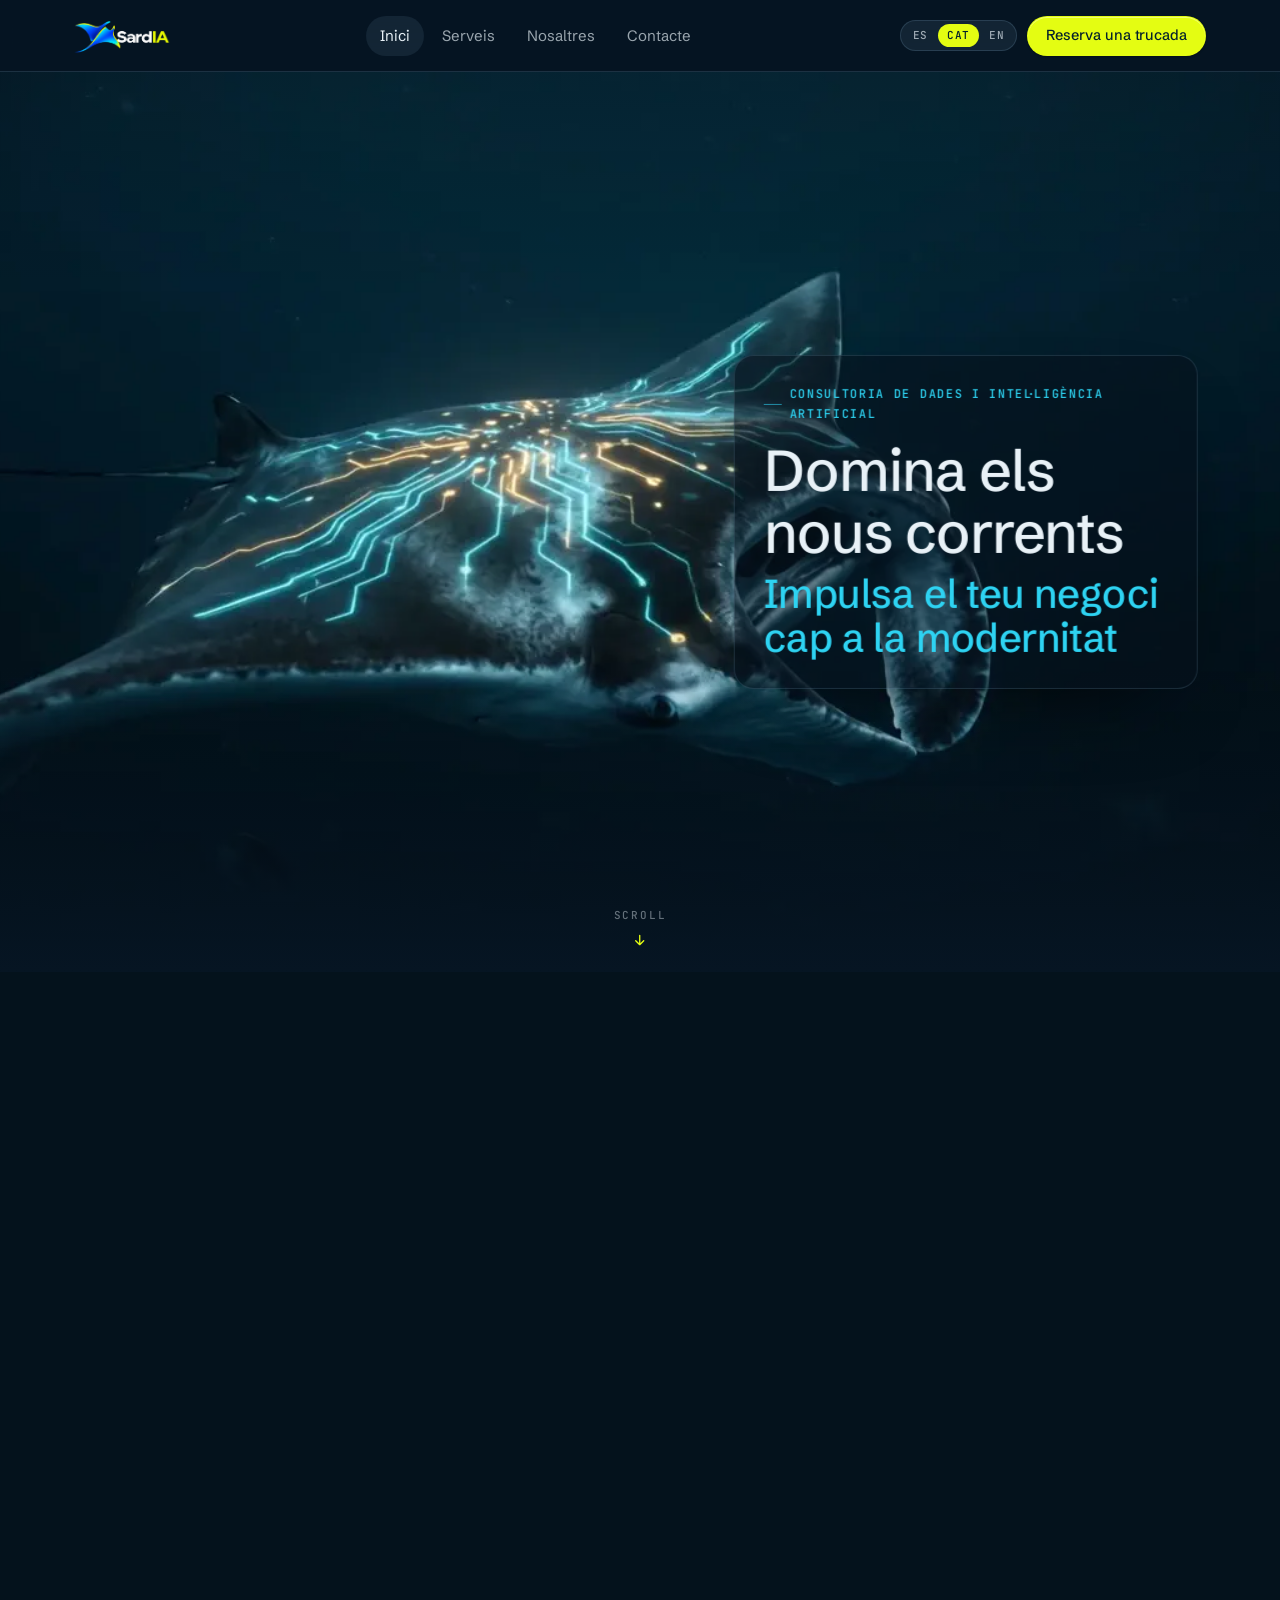
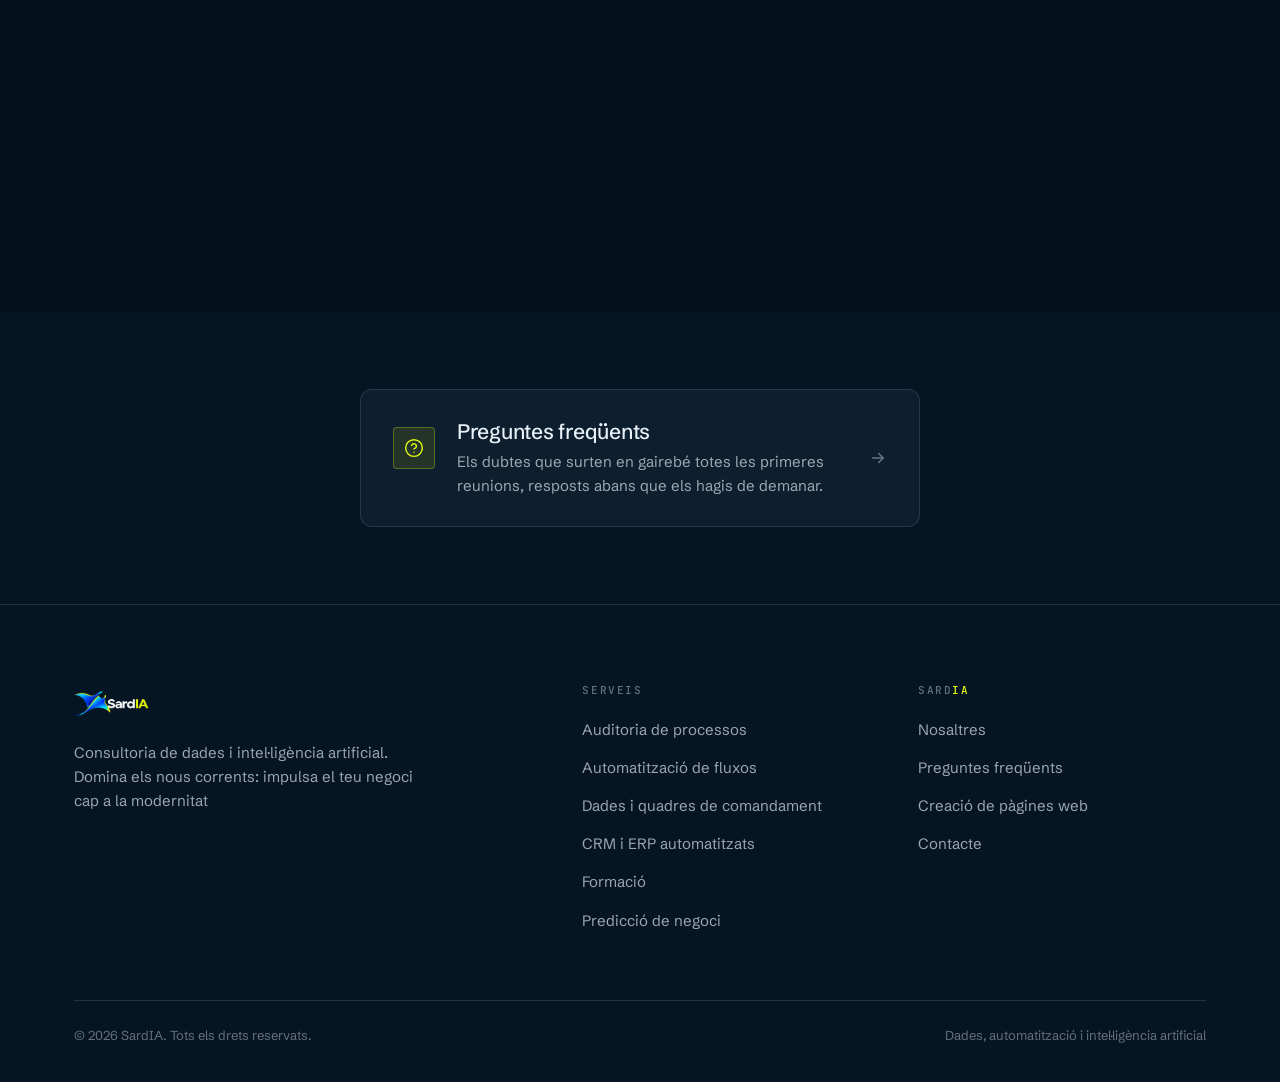
==== index.html @ 3dfc8cd4 "Rewrite FAQ answers, restore sticky stack on mobile, remove stats strip Co-Authored-By: Claude Sonne" ====
<!DOCTYPE html>
<html lang="es">
<head>
<meta charset="utf-8">
<meta name="viewport" content="width=device-width, initial-scale=1">
<title>SardIA — Consultoría de datos e inteligencia artificial</title>
<meta name="description" content="Ordenamos tus datos, conectamos lo que ya usas y automatizamos lo que hoy se hace a mano. Consultoría de datos e IA para empresas de cualquier tamaño.">
<link rel="icon" type="image/png" href="assets/favicon-180.png">
<link rel="apple-touch-icon" href="assets/favicon-180.png">
<meta name="robots" content="index, follow">
<meta name="author" content="SardIA">
<link rel="canonical" href="https://sardia.es/">
<!-- Open Graph -->
<meta property="og:type" content="website">
<meta property="og:site_name" content="SardIA">
<meta property="og:locale" content="es_ES">
<meta property="og:url" content="https://sardia.es/">
<meta property="og:title" content="SardIA — Domina las nuevas corrientes">
<meta property="og:description" content="Impulsa tu negocio hacia la modernidad. Consultoría de datos e inteligencia artificial.">
<!-- OG image: para compartir en redes, sustituir por una imagen 1200×630px (assets/og-image.jpg) -->
<meta property="og:image" content="https://sardia.es/assets/logo_nombre.png">
<!-- Twitter Cards -->
<meta name="twitter:card" content="summary_large_image">
<meta name="twitter:title" content="SardIA — Domina las nuevas corrientes">
<meta name="twitter:description" content="Impulsa tu negocio hacia la modernidad. Consultoría de datos e inteligencia artificial.">
<meta name="twitter:image" content="https://sardia.es/assets/logo_nombre.png">
<link rel="preconnect" href="https://fonts.googleapis.com">
<link rel="preconnect" href="https://fonts.gstatic.com" crossorigin>
<link href="https://fonts.googleapis.com/css2?family=Schibsted+Grotesk:wght@400;500;600;700&family=JetBrains+Mono:wght@400;500&display=swap" rel="stylesheet">
<link rel="preload" as="image" href="assets/hero-poster.jpg" fetchpriority="high">
<style id="sardia-css">
/* ============================================================
   SardIA — sistema de diseño
   ============================================================ */
*,*::before,*::after{box-sizing:border-box}
html{-webkit-text-size-adjust:100%;scroll-behavior:smooth;overflow-x:clip}
body,h1,h2,h3,h4,p,ul,ol,figure,dl,dd{margin:0}
ul,ol{padding:0;list-style:none}
img,video,svg{display:block;max-width:100%}
a{color:inherit;text-decoration:none}
button,input,textarea,select{font:inherit;color:inherit}

:root{
  --bg:#061523;
  --bg-2:#0A2033;
  --surface:rgba(150,196,226,.055);
  --surface-2:rgba(150,196,226,.09);
  --line:rgba(150,196,226,.16);
  --line-strong:rgba(150,196,226,.32);
  --text:#E8F1F7;
  --text-dim:rgba(232,241,247,.66);
  --text-faint:rgba(232,241,247,.42);
  --cyan:#2ED3F2;
  --cyan-deep:#12A8C8;
  --amber:#F0B44E;
  --volt:#E4FD12;
  --r-sm:4px;
  --r:12px;
  --r-lg:20px;
  --pill:999px;
  --wrap:1180px;
  --ease:cubic-bezier(.22,.61,.36,1);
  --ease-out:cubic-bezier(.23,1,.32,1);
  --header-h:72px;
}

body{
  background:var(--bg);
  color:var(--text);
  font-family:"Schibsted Grotesk",-apple-system,BlinkMacSystemFont,"Segoe UI",sans-serif;
  font-size:17px;
  line-height:1.6;
  font-weight:400;
  -webkit-font-smoothing:antialiased;
  overflow-x:clip;
}

/* ---------- tipografía ---------- */
h1,h2,h3,h4{font-weight:500;line-height:1.08;letter-spacing:-.02em}
.display{font-size:clamp(2.35rem,5.2vw,3.6rem)}
.display__alt{display:block;margin-top:.2em;color:var(--cyan);font-size:.7em;letter-spacing:-.015em}
h2{font-size:clamp(1.95rem,3.8vw,2.75rem);letter-spacing:-.018em}
h3{font-size:1.3125rem;letter-spacing:-.012em;line-height:1.25}
.lead{font-size:clamp(1.0625rem,1.55vw,1.28rem);line-height:1.55;color:var(--text-dim)}
.muted{color:var(--text-dim)}
.faint{color:var(--text-faint)}
.small{font-size:.9375rem;line-height:1.55}

.eyebrow{
  font-family:"JetBrains Mono",ui-monospace,monospace;
  font-size:.75rem;font-weight:500;letter-spacing:.14em;
  text-transform:uppercase;color:var(--cyan);
  display:inline-flex;align-items:center;gap:.6em;
}
.eyebrow::before{
  content:"";width:20px;height:1px;background:currentColor;opacity:.6;
}
.eyebrow--plain::before{display:none}
.eyebrow--volt{color:var(--volt)}

/* ---------- layout ---------- */
.wrap{width:100%;max-width:var(--wrap);margin-inline:auto;padding-inline:24px}
.section{padding:clamp(72px,9vw,124px) 0;position:relative}
.section--tight{padding:clamp(56px,6vw,84px) 0}
.section-head{max-width:660px;margin-bottom:clamp(40px,5vw,64px)}
.section-head h2{margin-top:18px}
.section-head .lead{margin-top:18px}
.section-head--center{margin-inline:auto;text-align:center}
.section-head--center .eyebrow::before{display:none}

.grid{display:grid;gap:20px}
.grid-2{grid-template-columns:repeat(2,1fr)}
.grid-3{grid-template-columns:repeat(3,1fr)}
.grid-4{grid-template-columns:repeat(4,1fr)}

.divider{height:1px;background:var(--line);border:0;margin:0}

/* fondo con halo suave */
.glow{position:relative;isolation:isolate}
.glow::before{
  content:"";position:absolute;inset:auto 0 auto 50%;transform:translateX(-50%);
  top:-160px;width:min(900px,110vw);height:520px;z-index:-1;pointer-events:none;
  background:radial-gradient(ellipse at center,rgba(46,211,242,.11),transparent 65%);
}

/* ---------- botones ---------- */
.btn{
  display:inline-flex;align-items:center;justify-content:center;gap:.5em;
  height:48px;padding:0 24px;border-radius:var(--pill);border:1px solid transparent;
  font-size:.9688rem;font-weight:500;letter-spacing:-.005em;white-space:nowrap;cursor:pointer;
  transition:transform 160ms var(--ease-out),background .2s var(--ease),border-color .2s var(--ease),box-shadow .2s var(--ease),color .2s var(--ease);
}
.btn--primary{background:var(--volt);color:#04212C;box-shadow:inset 0 1px 0 rgba(255,255,255,.4),0 1px 2px rgba(0,0,0,.35)}
.btn--ghost{background:var(--surface-2);color:var(--text);border-color:var(--line)}
@media (hover:hover) and (pointer:fine){
  .btn--primary:hover{background:#F3FF5C;transform:translateY(-1px);box-shadow:0 10px 30px -12px rgba(228,253,18,.7)}
  .btn--ghost:hover{background:rgba(150,196,226,.16);border-color:var(--line-strong);transform:translateY(-1px)}
}
.btn:active,.burger:active{transform:translateY(0) scale(.97);transition-duration:100ms}
.btn--primary:active{box-shadow:0 0 0 0 rgba(228,253,18,0)}
.btn:focus-visible,.burger:focus-visible{outline:2px solid var(--cyan);outline-offset:3px}
.btn--sm{height:40px;padding:0 18px;font-size:.9063rem}
.btn-row{display:flex;flex-wrap:wrap;gap:12px;align-items:center}

.link-arrow{
  display:inline-flex;align-items:center;gap:.45em;color:var(--cyan);
  font-size:.9375rem;font-weight:500;transition:gap .25s var(--ease)
}
.link-arrow:hover{gap:.8em}
.link-arrow svg{width:14px;height:14px}

/* ---------- header ---------- */
.header{
  position:sticky;top:0;z-index:50;height:var(--header-h);
  background:rgba(6,21,35,.72);backdrop-filter:blur(16px);-webkit-backdrop-filter:blur(16px);
  border-bottom:1px solid var(--line);
}
.header__inner{height:100%;display:flex;align-items:center;justify-content:space-between;gap:24px}
.brand{display:flex;align-items:center;flex-shrink:0}
.brand img{height:46px;width:auto}
.nav{display:flex;align-items:center;gap:4px}
.nav a{
  padding:8px 14px;border-radius:var(--pill);font-size:.9375rem;color:var(--text-dim);
  transition:color .2s var(--ease),background .2s var(--ease);
}
.nav a:hover{color:var(--text);background:var(--surface)}
.nav a[aria-current="page"]{color:var(--text);background:var(--surface-2)}
.header__cta{display:flex;align-items:center;gap:10px}
.burger{
  display:none;width:42px;height:42px;align-items:center;justify-content:center;
  background:var(--surface-2);border:1px solid var(--line);border-radius:var(--pill);cursor:pointer;
}
.burger svg{width:18px;height:18px}
.mobile-nav{display:none;border-bottom:1px solid var(--line);background:var(--bg-2)}
.mobile-nav.is-open{display:block}
.mobile-nav ul{padding:12px 0 20px}
.mobile-nav a{display:block;padding:13px 0;font-size:1.0625rem;border-bottom:1px solid var(--line)}
.mobile-nav .btn{display:flex;margin-top:18px;width:100%;border-bottom:0;padding:0 24px}

/* ---------- hero scroll-storytelling (solo Inicio) ---------- */
.hero{position:relative;background:#04121C}
/* Sección alta: el escenario queda fijo (sticky) mientras la raya avanza con
   el scroll y los bloques de texto se apartan al lado LIBRE que deja la raya. */
.hero--scroll{height:560vh}
.hero__stage{
  position:sticky;top:0;height:100vh;height:100svh;min-height:600px;overflow:hidden;
}
.hero__canvas{position:absolute;inset:0;width:100%;height:100%;z-index:0;display:block;background:#04121C}
/* velo global muy suave: asienta el texto arriba/abajo sin tapar la raya */
.hero__scrim{
  position:absolute;inset:0;z-index:1;pointer-events:none;
  background:linear-gradient(180deg,rgba(4,18,28,.34) 0%,rgba(4,18,28,0) 24%,rgba(4,18,28,0) 66%,rgba(6,21,35,.74) 92%,var(--bg) 100%);
}
/* capa de bloques de texto */
.hero__beats{position:absolute;inset:0;z-index:2}
.hero__beat{
  position:absolute;top:50%;
  width:min(464px,86vw);padding:clamp(20px,2.6vw,30px);
  opacity:0;visibility:hidden;pointer-events:none;
  transform:translate(var(--px,0),-50%);
  transition:visibility 0s linear .5s;
  will-change:opacity,transform;
}
.hero__beat.is-active{visibility:visible;pointer-events:auto;transition-delay:0s}
.hero__beat--left{left:clamp(24px,7vw,108px)}
.hero__beat--right{right:clamp(24px,7vw,108px)}
.hero__beat--center{left:50%;width:min(680px,90vw);text-align:center;transform:translate(-50%,-50%)}
/* panel de cristal esmerilado: contiene el texto y lo hace legible sobre la
   raya iluminada, dejándola ver alrededor y difuminada por detrás */
.hero__beat::before{
  content:"";position:absolute;inset:0;z-index:-1;pointer-events:none;border-radius:20px;
  background:rgba(6,17,28,.55);
  border:1px solid rgba(150,196,226,.16);
  backdrop-filter:blur(8px) saturate(1.05);-webkit-backdrop-filter:blur(8px) saturate(1.05);
  box-shadow:0 40px 90px -50px rgba(0,0,0,.95);
}
.hero__beat .eyebrow{margin-bottom:16px}
.hero__beat h1{font-size:clamp(2.3rem,5.2vw,3.6rem)}
.hero__beat h2{font-size:clamp(1.7rem,3.6vw,2.6rem);letter-spacing:-.018em}
.hero__beat .lead{margin-top:18px;color:rgba(232,241,247,.84);max-width:40ch}
.hero__beat--center .lead{margin-inline:auto}
.hero__beat .btn-row{margin-top:28px}
.hero__beat--center .btn-row{justify-content:center}
/* indicador de scroll */
.hero__cue{
  position:absolute;left:50%;bottom:24px;transform:translateX(-50%);z-index:3;pointer-events:none;
  display:flex;flex-direction:column;align-items:center;gap:7px;
  font-family:"JetBrains Mono",ui-monospace,monospace;font-size:.6875rem;font-weight:500;
  letter-spacing:.16em;text-transform:uppercase;color:var(--text-faint);
  transition:opacity .5s var(--ease);
}
.hero__cue svg{width:16px;height:16px;color:var(--volt);animation:heroCue 1.9s var(--ease) infinite}
@keyframes heroCue{0%,100%{transform:translateY(0);opacity:.55}50%{transform:translateY(6px);opacity:1}}
.hero + .section{padding-top:clamp(12px,2vw,28px)}
/* modo reducido / estático: sin scroll-hijack, un solo fotograma */
.hero--static{height:auto}
.hero--static .hero__stage{position:relative;height:100svh}
.hero--static .hero__cue{display:none}
@media (max-width:760px){
  .hero__beat,.hero__beat--left,.hero__beat--right,.hero__beat--center{
    left:16px;right:16px;width:auto;top:auto;bottom:clamp(72px,16vh,150px);
    transform:none;text-align:left;
  }
  .hero__beat--center .lead,.hero__beat--center .btn-row{margin-inline:0}
  .hero__beat--center .btn-row{justify-content:flex-start}
  .hero__beat::before{inset:-16% -8%}
}

/* ---------- cabecera de página interior ---------- */
.page-hero{
  padding:clamp(64px,9vw,112px) 0 clamp(48px,6vw,72px);
  border-bottom:1px solid var(--line);position:relative;isolation:isolate;overflow:hidden;
}
.page-hero::before{
  content:"";position:absolute;z-index:1;top:-260px;left:50%;transform:translateX(-50%);
  width:min(1000px,120vw);height:620px;pointer-events:none;
  background:radial-gradient(ellipse at center,rgba(46,211,242,.13),transparent 66%);
}
.page-hero .wrap{position:relative;z-index:2}
.page-hero h1{margin-top:20px;font-size:clamp(2.25rem,4.8vw,3.4rem)}
.page-hero .lead{margin-top:20px;max-width:62ch}

/* ---------- tarjetas ---------- */
.card{
  display:flex;flex-direction:column;
  background:var(--surface);border:1px solid var(--line);border-radius:var(--r);
  padding:28px;transition:background .28s var(--ease),border-color .28s var(--ease),transform .28s var(--ease);
}
.card--link:hover{background:var(--surface-2);border-color:var(--line-strong);transform:translateY(-3px)}
/* tarjeta compacta: solo icono + titulo */
.card--compact{flex-direction:row;align-items:center;gap:18px;padding:22px 24px}
.card--compact .card__icon{margin-bottom:0;flex-shrink:0}
.card--compact h3{margin-bottom:0;font-size:1.0625rem;flex:1;min-width:0}
.card__go{width:18px;height:18px;flex-shrink:0;color:var(--text-faint);transition:transform .28s var(--ease),color .28s var(--ease)}
.card__go svg{width:18px;height:18px}
.card--link:hover .card__go{color:var(--cyan);transform:translateX(3px)}
.card h3{margin-bottom:10px}
.card p{color:var(--text-dim);font-size:.9688rem}
.card__icon{
  width:42px;height:42px;border-radius:var(--r-sm);margin-bottom:20px;
  display:flex;align-items:center;justify-content:center;
  background:rgba(228,253,18,.1);border:1px solid rgba(228,253,18,.28);color:var(--volt);
}
.card__icon svg{width:20px;height:20px}

/* tarjeta numerada (proceso) */
.step{position:relative;padding-top:26px;border-top:1px solid var(--line)}
.step__n{
  font-family:"JetBrains Mono",ui-monospace,monospace;font-size:.75rem;font-weight:500;
  letter-spacing:.14em;color:var(--cyan);margin-bottom:16px;display:block;
}
.step h3{margin-bottom:10px}
.step p{color:var(--text-dim);font-size:.9688rem}

/* ---------- valores ---------- */
.value{display:flex;gap:18px;align-items:flex-start}
.value__dot{
  flex-shrink:0;width:30px;height:30px;border-radius:var(--pill);margin-top:2px;
  display:flex;align-items:center;justify-content:center;
  background:rgba(46,211,242,.1);border:1px solid rgba(46,211,242,.25);color:var(--cyan);
}
.value__dot svg{width:14px;height:14px}
.value h3{font-size:1.125rem;margin-bottom:8px}
.value p{color:var(--text-dim);font-size:.9688rem}

/* ---------- rejilla destacada ---------- */
.stats{display:grid;grid-template-columns:repeat(4,1fr);gap:1px;background:var(--line);border:1px solid var(--line);border-radius:var(--r);overflow:hidden}
.stat{background:var(--bg);padding:32px 26px}
.stat b{display:block;font-size:clamp(2.1rem,3.6vw,2.9rem);font-weight:500;letter-spacing:-.03em;line-height:1;color:var(--text)}
.stat span{display:block;margin-top:12px;font-size:.9063rem;color:var(--text-dim)}
.stats--text .stat b{font-size:1.1875rem;letter-spacing:-.015em;line-height:1.25;color:var(--cyan)}
.stats--text .stat span{margin-top:10px;font-size:.875rem;line-height:1.5}

/* ---------- listas de características ---------- */
.feature-list{display:grid;grid-template-columns:repeat(2,1fr);gap:14px 32px;margin-top:32px}
.feature-list li{
  display:flex;gap:12px;align-items:flex-start;font-size:.9688rem;color:var(--text-dim);
  padding-bottom:14px;border-bottom:1px solid var(--line);
}
.feature-list svg{width:15px;height:15px;color:var(--volt);flex-shrink:0;margin-top:5px}
.feature-list b{font-weight:500;color:var(--text)}
.feature-list--single{grid-template-columns:1fr}

/* ---------- imágenes ---------- */
.media{
  border:1px solid var(--line);border-radius:var(--r-lg);overflow:hidden;
  background:var(--bg-2);position:relative;line-height:0;
}
.media img,.media video{width:100%;height:100%;object-fit:cover}
.media--ratio{aspect-ratio:16/10}
.media--tall{aspect-ratio:4/3}
.media::after{
  content:"";position:absolute;inset:0;pointer-events:none;
  background:linear-gradient(180deg,rgba(6,21,35,0) 40%,rgba(6,21,35,.62));
}
.media--plain::after{display:none}
.media__caption{
  position:absolute;left:22px;right:22px;bottom:18px;z-index:2;line-height:1.45;
  font-size:.8125rem;color:rgba(232,241,247,.82);
}

/* fondo fotográfico desenfocado */
.bg-photo{position:absolute;inset:0;z-index:0;overflow:hidden;pointer-events:none}
.bg-photo img{width:100%;height:100%;object-fit:cover;filter:blur(18px) saturate(1.2);transform:scale(1.16)}
.bg-photo::after{
  content:"";position:absolute;inset:0;
  background:linear-gradient(180deg,rgba(6,21,35,.84),rgba(6,21,35,.93));
}
.bg-photo--soft::after{background:linear-gradient(180deg,rgba(6,21,35,.9),rgba(6,21,35,.96))}

/* ---------- bloques partidos ---------- */
.split{display:grid;grid-template-columns:1fr 1fr;gap:clamp(36px,5vw,72px);align-items:center}
.split--wide-media{grid-template-columns:1.1fr .9fr}
.split h2{margin-top:18px}
.split p{color:var(--text-dim);margin-top:18px;max-width:56ch}
.split .btn-row{margin-top:28px}

/* ---------- muro de logotipos ---------- */
.logo-wall{
  display:grid;grid-template-columns:repeat(6,1fr);gap:1px;
  background:var(--line);border:1px solid var(--line);border-radius:var(--r);overflow:hidden;
}
.logo-wall__item{
  background:var(--bg);padding:26px 14px;display:flex;flex-direction:column;
  align-items:center;justify-content:center;gap:14px;min-height:126px;color:var(--text-dim);
  transition:background .28s var(--ease),color .28s var(--ease);
}
.logo-wall__item:hover{background:var(--surface-2);color:var(--volt)}
.logo-wall__mark{
  width:28px;height:28px;background:currentColor;flex-shrink:0;
  -webkit-mask:var(--i) no-repeat center/contain;mask:var(--i) no-repeat center/contain;
}
.logo-wall__item span{font-size:.8125rem;letter-spacing:-.005em;text-align:center;line-height:1.3}

/* ---------- FAQ ---------- */
.faq{border-top:1px solid var(--line)}
.faq details{border-bottom:1px solid var(--line)}
.faq summary{
  list-style:none;cursor:pointer;padding:24px 48px 24px 0;position:relative;
  font-size:1.125rem;font-weight:500;letter-spacing:-.012em;
  transition:color .2s var(--ease);
}
.faq summary::-webkit-details-marker{display:none}
.faq summary:hover{color:var(--cyan)}
.faq summary::after{
  content:"";position:absolute;right:6px;top:50%;width:11px;height:11px;
  border-right:1.5px solid var(--cyan);border-bottom:1.5px solid var(--cyan);
  transform:translateY(-70%) rotate(45deg);transition:transform .3s var(--ease);
}
.faq details[open] summary::after{transform:translateY(-25%) rotate(-135deg)}
.faq p{padding:0 40px 26px 0;color:var(--text-dim);max-width:70ch}

/* ---------- nota lateral ---------- */
.note{
  margin-top:20px;padding:16px 20px;border-left:2px solid var(--cyan);
  background:var(--surface);border-radius:0 var(--r-sm) var(--r-sm) 0;
  font-size:.9063rem;color:var(--text-dim);
}
.note b{color:var(--text);font-weight:500}

/* ---------- recorrido ---------- */
.funnel{display:grid;gap:20px}
.funnel__item{
  display:grid;grid-template-columns:auto 1fr auto;gap:28px;align-items:start;
  background:var(--surface);border:1px solid var(--line);border-radius:var(--r);
  padding:30px 32px;transition:border-color .28s var(--ease),background .28s var(--ease);
}
.funnel__item:hover{border-color:var(--line-strong);background:var(--surface-2)}
.funnel__n{
  font-family:"JetBrains Mono",ui-monospace,monospace;font-size:.75rem;font-weight:500;
  letter-spacing:.14em;color:var(--cyan);padding-top:6px;white-space:nowrap;
}
.funnel__item h3{margin-bottom:10px}
.funnel__item p{color:var(--text-dim);font-size:.9688rem;max-width:66ch}
.funnel__badge{font-size:.8125rem;color:var(--text-faint);white-space:nowrap;padding-top:6px}

/* ---------- catálogo de servicios ---------- */
.svc-block{margin-top:56px}
.svc-block:first-of-type{margin-top:0}
.svc-block h3{
  display:flex;align-items:baseline;gap:14px;flex-wrap:wrap;padding-bottom:16px;
  border-bottom:1px solid var(--line-strong);margin-bottom:4px;
}
.svc-block h3 em{
  font-style:normal;font-family:"JetBrains Mono",ui-monospace,monospace;
  font-size:.6875rem;letter-spacing:.14em;text-transform:uppercase;color:var(--text-faint);
}
.svc-row{padding:22px 0;border-bottom:1px solid var(--line)}
.svc-row b{font-weight:500;font-size:1.0625rem;letter-spacing:-.012em;display:block;margin-bottom:6px}
.svc-row p{color:var(--text-dim);font-size:.9375rem;max-width:72ch}

/* ---------- showcase con vídeo vertical ---------- */
.showcase{display:grid;grid-template-columns:minmax(0,.62fr) minmax(0,1.38fr);gap:clamp(32px,5vw,64px);align-items:center}
.showcase__video{
  border-radius:var(--r-lg);overflow:hidden;border:1px solid var(--line);
  background:#0A2033;line-height:0;box-shadow:0 30px 70px -40px rgba(0,0,0,.9);
}
.showcase__video video{width:100%}

/* ---------- perfil ---------- */
.profile{display:grid;grid-template-columns:.65fr 1.35fr;gap:clamp(32px,5vw,60px);align-items:start}
.profile__photo{
  aspect-ratio:4/5;border:1px dashed var(--line-strong);border-radius:var(--r-lg);
  background:var(--surface);display:flex;align-items:center;justify-content:center;
  text-align:center;padding:28px;color:var(--text-faint);font-size:.875rem;line-height:1.5;
}
.profile h3{margin-bottom:6px}
.profile__role{
  font-family:"JetBrains Mono",ui-monospace,monospace;font-size:.75rem;letter-spacing:.14em;
  text-transform:uppercase;color:var(--cyan);margin-bottom:22px;display:block;
}
.profile p{color:var(--text-dim);margin-bottom:16px;max-width:66ch}
.profile p:last-child{margin-bottom:0}

/* ---------- mascota con frase ---------- */
.mascot-note{
  display:grid;grid-template-columns:auto minmax(0,1fr);
  gap:clamp(16px,2.6vw,34px);align-items:center;
  margin-bottom:clamp(40px,5vw,60px);
}
.mascot-note__img{
  width:clamp(150px,19vw,246px);height:auto;
  filter:drop-shadow(0 20px 44px rgba(46,211,242,.2));
}
.mascot-note__bubble{
  position:relative;background:var(--bg-2);
  border:1px solid var(--line);border-radius:var(--r-lg);
  padding:clamp(22px,2.8vw,32px) clamp(24px,3vw,36px);
}
.mascot-note__bubble::before,
.mascot-note__bubble::after{
  content:"";position:absolute;top:50%;width:0;height:0;
  border-style:solid;transform:translateY(-50%);
}
.mascot-note__bubble::before{left:-14px;border-width:13px 14px 13px 0;border-color:transparent rgba(150,196,226,.3) transparent transparent}
.mascot-note__bubble::after{left:-12px;border-width:13px 14px 13px 0;border-color:transparent var(--bg-2) transparent transparent}
.mascot-note__bubble p{
  font-size:clamp(1.0625rem,1.5vw,1.24rem);line-height:1.5;
  letter-spacing:-.012em;color:var(--text);
}
.mascot-note__bubble p b{font-weight:500;color:var(--volt)}
.mascot-note__sign{
  display:block;margin-top:14px;
  font-family:"JetBrains Mono",ui-monospace,monospace;
  font-size:.75rem;letter-spacing:.1em;text-transform:uppercase;
  color:var(--text-faint);
}

/* ---------- CTA final ---------- */
.cta{
  border:1px solid var(--line);border-radius:var(--r-lg);padding:clamp(40px,6vw,72px);
  background:
    radial-gradient(ellipse at 20% 0%,rgba(46,211,242,.14),transparent 58%),
    radial-gradient(ellipse at 90% 100%,rgba(240,180,78,.09),transparent 55%),
    var(--bg-2);
  text-align:center;position:relative;overflow:hidden;isolation:isolate;
}
.cta__body{position:relative;z-index:2}
.cta__mark{width:112px;margin:0 auto 26px;opacity:1}
.cta__mark--mascot{width:clamp(184px,25vw,288px);margin-bottom:14px;filter:drop-shadow(0 24px 50px rgba(46,211,242,.22))}
.cta h2{max-width:20ch;margin-inline:auto}
.cta .lead{max-width:52ch;margin:20px auto 0}
.cta .btn-row{justify-content:center;margin-top:34px}

/* ---------- formulario ---------- */
.form{display:grid;gap:18px}
.field{display:grid;gap:8px}
.field label{font-size:.875rem;color:var(--text-dim);font-weight:500}
.field input,.field textarea,.field select{
  width:100%;background:var(--surface);border:1px solid var(--line);border-radius:var(--r-sm);
  padding:13px 14px;font-size:1rem;color:var(--text);
  transition:border-color .2s var(--ease),background .2s var(--ease);
}
.field textarea{min-height:130px;resize:vertical}
.field input::placeholder,.field textarea::placeholder{color:var(--text-faint)}
.field input:focus,.field textarea:focus,.field select:focus{
  outline:none;border-color:var(--cyan);background:var(--surface-2);
}
.field-row{display:grid;grid-template-columns:1fr 1fr;gap:18px}
.consent{display:flex;gap:12px;align-items:flex-start;font-size:.875rem;color:var(--text-dim)}
.consent input{width:17px;height:17px;margin-top:3px;accent-color:var(--cyan);flex-shrink:0}

.form-panel{
  background:var(--surface);border:1px solid var(--line);border-radius:var(--r-lg);
  padding:clamp(28px,4vw,44px);
}
.form-panel h2{font-size:clamp(1.5rem,2.4vw,1.9rem);margin-bottom:10px}
.form-panel>p{color:var(--text-dim);font-size:.9375rem;margin-bottom:30px;max-width:52ch}
.form .btn{margin-top:6px;width:100%}
.form-note{margin-top:16px;font-size:.8125rem;color:var(--text-faint);line-height:1.5}

.contact-layout{display:grid;grid-template-columns:1.25fr .85fr;gap:clamp(40px,5vw,72px);align-items:start}
.side h3{font-size:1.0625rem;margin-bottom:10px}
.side p{color:var(--text-dim);font-size:.9375rem}
.side-block{padding:24px 0;border-bottom:1px solid var(--line)}
.side-block:first-child{padding-top:0}
.side-block:last-child{border-bottom:0}
.side-block a{color:var(--cyan)}
.side-block a:hover{text-decoration:underline}

/* ---------- footer ---------- */
.footer{border-top:1px solid var(--line);padding:clamp(56px,7vw,80px) 0 36px;background:var(--bg)}
.footer__top{display:grid;grid-template-columns:1.6fr 1fr 1fr;gap:48px}
.footer__brand img{height:36px;margin-bottom:20px}
.footer__brand p{color:var(--text-dim);font-size:.9375rem;max-width:38ch}
.footer h4{
  font-family:"JetBrains Mono",ui-monospace,monospace;font-size:.6875rem;font-weight:500;
  letter-spacing:.14em;text-transform:uppercase;color:var(--text-faint);margin-bottom:18px;
}
.footer li{margin-bottom:11px}
.footer li a{font-size:.9375rem;color:var(--text-dim);transition:color .2s var(--ease)}
.footer li a:hover{color:var(--cyan)}
.footer__bottom{
  margin-top:56px;padding-top:24px;border-top:1px solid var(--line);
  display:flex;flex-wrap:wrap;gap:16px;justify-content:space-between;
  font-size:.8125rem;color:var(--text-faint);
}

/* ---------- banda manifiesto (foto desenfocada + frase) ---------- */
.manifesto{
  position:relative;overflow:hidden;
  border-top:1px solid var(--line);border-bottom:1px solid var(--line);
  padding:clamp(76px,10vw,140px) 0;
}
.manifesto .bg-photo img{filter:blur(30px) saturate(1.3);transform:scale(1.25)}
.manifesto .bg-photo::after{
  background:radial-gradient(ellipse at 62% 40%,rgba(6,21,35,.62),rgba(6,21,35,.94) 70%);
}
.manifesto .wrap{position:relative;z-index:2}
.manifesto h2{font-size:clamp(1.9rem,4.4vw,3.1rem);max-width:16ch}
.manifesto p{margin-top:24px;color:var(--text-dim);max-width:50ch;font-size:1.0625rem}
.manifesto .btn-row{margin-top:30px}

/* ---------- contraste antes / después ---------- */
.contrast{
  position:relative;
  display:grid;grid-template-columns:1fr 1fr;gap:1px;
  background:var(--line);border:1px solid var(--line);border-radius:var(--r-lg);overflow:hidden;
}
.contrast__col{
  position:relative;overflow:hidden;background:var(--bg);
  padding:clamp(26px,3.4vw,42px);transition:opacity .35s var(--ease);
}
.contrast__col--after{background:var(--bg-2)}
.contrast:hover .contrast__col:not(:hover){opacity:.72}
.contrast__col .bg-photo img{filter:blur(26px) saturate(1.1);transform:scale(1.22)}
.contrast__col .bg-photo::after{background:linear-gradient(180deg,rgba(6,21,35,.68),rgba(6,21,35,.88))}
.contrast__col--after .bg-photo::after{background:linear-gradient(180deg,rgba(10,32,51,.64),rgba(10,32,51,.86))}
.contrast__body{position:relative;z-index:2}
.contrast__tag{
  font-family:"JetBrains Mono",ui-monospace,monospace;font-size:.6875rem;font-weight:500;
  letter-spacing:.14em;text-transform:uppercase;color:var(--text-faint);
}
.contrast__col--after .contrast__tag{color:var(--volt)}
.contrast ul{margin-top:24px;display:grid;gap:16px}
.contrast li{
  display:flex;gap:13px;align-items:flex-start;
  font-size:.9688rem;line-height:1.5;color:var(--text-faint);
}
.contrast__mark{
  flex-shrink:0;width:20px;height:20px;margin-top:1px;border-radius:50%;
  display:flex;align-items:center;justify-content:center;
  background:rgba(255,255,255,.05);color:var(--text-faint);
}
.contrast__mark svg{width:10px;height:10px}
.contrast__col--after li{color:var(--text-dim)}
.contrast__col--after li b{color:var(--text);font-weight:500}
.contrast__col--after .contrast__mark{
  background:rgba(46,211,242,.14);color:var(--cyan);box-shadow:0 0 0 3px rgba(46,211,242,.1);
}
.contrast__arrow{
  position:absolute;top:50%;left:50%;transform:translate(-50%,-50%);
  width:46px;height:46px;border-radius:50%;z-index:3;
  display:flex;align-items:center;justify-content:center;
  background:var(--bg-2);border:1px solid var(--line);color:var(--cyan);
  box-shadow:0 0 0 6px var(--bg),0 24px 48px -24px rgba(46,211,242,.6);
}
.contrast__arrow svg{width:18px;height:18px}
@media (max-width:860px){.contrast__arrow{display:none}}

/* ---------- foto ancha dentro de un bloque de servicio ---------- */
.svc-photo{
  position:relative;margin-top:30px;border-radius:var(--r-lg);overflow:hidden;
  border:1px solid var(--line);background:var(--bg-2);
  display:grid;grid-template-columns:1fr;isolation:isolate;
}
.svc-photo img{
  grid-area:1/1;width:100%;height:100%;object-fit:cover;
  aspect-ratio:21/9;opacity:.42;filter:saturate(.85);
}
.svc-photo__text{
  grid-area:1/1;z-index:2;align-self:end;
  padding:clamp(26px,3.6vw,44px);
  background:linear-gradient(180deg,rgba(6,21,35,.15) 0%,rgba(6,21,35,.82) 55%,rgba(6,21,35,.95) 100%);
}
.svc-photo__text b{
  display:block;font-size:clamp(1.0625rem,1.8vw,1.35rem);font-weight:500;
  letter-spacing:-.015em;line-height:1.3;max-width:26ch;
}
.svc-photo__text span{display:block;margin-top:10px;font-size:.9063rem;color:var(--text-dim);max-width:58ch}

/* ---------- desplegable ---------- */
.field select{
  appearance:none;-webkit-appearance:none;-moz-appearance:none;
  padding-right:42px;cursor:pointer;
  background-image:url("data:image/svg+xml;charset=utf-8,%3Csvg xmlns='http://www.w3.org/2000/svg' viewBox='0 0 24 24' fill='none' stroke='%2396C4E2' stroke-width='2' stroke-linecap='round' stroke-linejoin='round'%3E%3Cpath d='M6 9l6 6 6-6'/%3E%3C/svg%3E");
  background-repeat:no-repeat;background-position:right 14px center;background-size:17px;
}
/* el desplegable nativo se pinta sobre fondo claro: forzamos texto oscuro para que se lea */
.field select option{background-color:#FFFFFF;color:#0A2033}
.field select option:disabled{color:#7A8894}

/* ---------- responsive ---------- */
@media (max-width:960px){
  .grid-4{grid-template-columns:repeat(2,1fr)}
  .grid-3{grid-template-columns:repeat(2,1fr)}
  .stats{grid-template-columns:repeat(2,1fr)}
  .logo-wall{grid-template-columns:repeat(4,1fr)}
  .footer__top{grid-template-columns:1fr 1fr;gap:40px}
  .footer__brand{grid-column:1/-1}
}
@media (max-width:880px){
  .contrast{grid-template-columns:1fr}
  .split,.split--wide-media,.showcase,.profile,.contact-layout{grid-template-columns:1fr}
  .showcase__video{max-width:340px;margin-inline:auto}
  .profile__photo{max-width:280px;aspect-ratio:1/1}
}
@media (max-width:860px){
  .nav,.header__cta .btn{display:none}
  .burger{display:flex}
}
@media (max-width:760px){
  .mascot-note{grid-template-columns:1fr;justify-items:center;text-align:center;gap:0}
  .mascot-note__img{width:min(200px,58vw);margin-bottom:-8px}
  .mascot-note__bubble::before{left:50%;top:-14px;border-width:0 13px 14px 13px;border-color:transparent transparent rgba(150,196,226,.3) transparent;transform:translateX(-50%)}
  .mascot-note__bubble::after{left:50%;top:-12px;border-width:0 13px 14px 13px;border-color:transparent transparent var(--bg-2) transparent;transform:translateX(-50%)}
}
@media (max-width:680px){
  body{font-size:16px}
  .svc-photo img{aspect-ratio:4/3}
  .grid-2,.grid-3,.grid-4{grid-template-columns:1fr}
  .stats{grid-template-columns:1fr}
  .logo-wall{grid-template-columns:repeat(2,1fr)}
  .feature-list{grid-template-columns:1fr}
  .field-row{grid-template-columns:1fr}
  .footer__top{grid-template-columns:1fr}
  .funnel__item{grid-template-columns:1fr;gap:12px;padding:26px 22px}
  .funnel__badge{padding-top:0}
}

@media (prefers-reduced-motion:reduce){
  html{scroll-behavior:auto}
  *{animation:none!important;transition-duration:.01ms!important}
}
</style>
<link rel="stylesheet" href="assets/scroll-fx.css">
<script>if(!window.matchMedia||!matchMedia('(prefers-reduced-motion: reduce)').matches){document.documentElement.classList.add('sfx-ready')}</script>
<script type="application/ld+json">
{
  "@context": "https://schema.org",
  "@graph": [
    {
      "@type": "Organization",
      "@id": "https://sardia.es/#organization",
      "name": "SardIA",
      "url": "https://sardia.es/",
      "logo": "https://sardia.es/assets/logo_nombre.png",
      "image": "https://sardia.es/assets/logo_nombre.png",
      "description": "Consultoría de datos e inteligencia artificial. Ordenamos tus datos, conectamos las herramientas que ya usas y automatizamos lo que hoy se hace a mano.",
      "email": "hola@sardia.es",
      "slogan": "Domina las nuevas corrientes",
      "areaServed": { "@type": "Country", "name": "España" },
      "knowsAbout": [
        "Consultoría de datos",
        "Automatización de procesos y RPA",
        "Inteligencia artificial aplicada a negocio",
        "Cuadros de mando y Business Intelligence",
        "CRM y ERP a medida",
        "Machine learning y modelos de predicción",
        "Creación de páginas web con SEO y AEO"
      ],
      "founder": {
        "@type": "Person",
        "@id": "https://sardia.es/nosotros.html#gerard",
        "name": "Gerard Sardà Calull",
        "jobTitle": "Fundador · Analista de Datos e IA"
      },
      "contactPoint": {
        "@type": "ContactPoint",
        "email": "hola@sardia.es",
        "contactType": "customer support",
        "areaServed": "ES",
        "availableLanguage": ["Spanish"]
      }
    },
    {
      "@type": "WebSite",
      "@id": "https://sardia.es/#website",
      "url": "https://sardia.es/",
      "name": "SardIA",
      "description": "Consultoría de datos e inteligencia artificial para empresas de cualquier tamaño.",
      "publisher": { "@id": "https://sardia.es/#organization" },
      "inLanguage": "es-ES"
    },
    {
      "@type": "WebPage",
      "@id": "https://sardia.es/#webpage",
      "url": "https://sardia.es/",
      "name": "SardIA — Consultoría de datos e inteligencia artificial",
      "description": "Ordenamos tus datos, conectamos lo que ya usas y automatizamos lo que hoy se hace a mano. Consultoría de datos e IA para empresas de cualquier tamaño.",
      "isPartOf": { "@id": "https://sardia.es/#website" },
      "about": { "@id": "https://sardia.es/#organization" },
      "inLanguage": "es-ES",
      "dateModified": "2026-08-26"
    },
    {
      "@type": "FAQPage",
      "@id": "https://sardia.es/faq.html#faq",
      "url": "https://sardia.es/faq.html",
      "isPartOf": { "@type": "WebSite", "url": "https://sardia.es/", "name": "SardIA" },
      "mainEntity": [
        {
          "@type": "Question",
          "name": "¿Esto no es muy caro para una empresa como la mía?",
          "acceptedAnswer": { "@type": "Answer", "text": "No hay cuota fija ni contrato largo. Acotamos un proceso, te damos un precio cerrado por escrito y decides tú si hay un segundo paso. Si el número no encaja, ajustamos el alcance, no la calidad." }
        },
        {
          "@type": "Question",
          "name": "Si automatizo, ¿qué pasa con mi equipo?",
          "acceptedAnswer": { "@type": "Answer", "text": "Nada, salvo las tareas mecánicas. En los equipos con los que trabajamos casi nunca sobra gente: sobran horas metidas en trabajo repetitivo. Esas horas son las que liberamos." }
        },
        {
          "@type": "Question",
          "name": "No tengo conocimientos técnicos, ¿es un problema?",
          "acceptedAnswer": { "@type": "Answer", "text": "No. Si lo deseas, te explicamos el proceso paso a paso —qué entra, qué sale y qué pasa si algo falla— sin tecnicismos. Lo dejamos documentado para que tu equipo lo mantenga sin depender de nosotros, y ofrecemos formación tanto para equipos como individual." }
        },
        {
          "@type": "Question",
          "name": "¿Y si ya lo llevamos con hojas de cálculo?",
          "acceptedAnswer": { "@type": "Answer", "text": "Muchas veces las hojas de cálculo son una gran herramienta, y si te funcionan te lo decimos sin rodeos. Pero también se pueden automatizar: conectarlas con tus otras herramientas para que se actualicen solas, sin copiar y pegar. Así, la persona que hoy pica datos a mano puede dedicarse a algo más productivo: revisar y decidir, que es donde más valor aporta. Lo que solemos plantear juntos es qué pasa cuando crece el volumen o cuando la persona que las mantiene coge vacaciones." }
        },
        {
          "@type": "Question",
          "name": "¿Dónde acaban mis datos?",
          "acceptedAnswer": { "@type": "Answer", "text": "En la infraestructura que acordemos contigo, y en ningún otro sitio: no se usan para entrenar modelos externos. Antes de mover un solo dato te enseñamos el recorrido completo." }
        },
        {
          "@type": "Question",
          "name": "¿Y si al final no funciona?",
          "acceptedAnswer": { "@type": "Answer", "text": "Paras ahí, sin coste añadido. Por eso el primer paso es pequeño: nada de infraestructura enorme ni compromiso a años. Es la forma que hemos encontrado de que probar salga barato." }
        }
      ]
    }
  ]
}
</script>
</head>
<body>

<header class="header">
  <div class="wrap header__inner">
    <a class="brand" href="index.html" aria-label="SardIA — inicio">
      <img src="assets/logo6_hor.png" alt="SardIA">
    </a>
    <nav class="nav" aria-label="Principal">
      <a href="index.html" aria-current="page">Inicio</a>
      <a href="servicios.html">Servicios</a>
      <a href="nosotros.html">Nosotros</a>
      <a href="contacto.html">Contacto</a>
    </nav>
    <div class="header__cta">
      <!-- REVISAR: si quieres el teléfono visible en el header, añade aquí
           <a class="btn btn--ghost btn--sm" href="tel:+34XXXXXXXXX">+34 XXX XXX XXX</a> -->
      <a class="btn btn--primary btn--sm" href="contacto.html">Reserva una llamada</a>
      <button class="burger" type="button" aria-label="Abrir menú" aria-expanded="false" data-menu-toggle>
        <svg viewBox="0 0 24 24" fill="none" stroke="currentColor" stroke-width="1.8" stroke-linecap="round"><path d="M4 7h16M4 12h16M4 17h16"/></svg>
      </button>
    </div>
  </div>
</header>

<div class="mobile-nav" data-menu-panel>
  <div class="wrap">
    <ul>
      <li><a href="index.html">Inicio</a></li>
      <li><a href="servicios.html">Servicios</a></li>
      <li><a href="nosotros.html">Nosotros</a></li>
      <li><a href="contacto.html">Contacto</a></li>
    </ul>
    <a class="btn btn--primary" href="contacto.html">Reserva una llamada</a>
  </div>
</div>

<main>

  <!-- ==================== HERO ==================== -->
  <section class="hero hero--scroll" data-hero-scroll
           data-fotogramas="assets/fotogramas/" data-total="160" data-poster="assets/hero-poster.jpg">
    <!-- SCROLL-VIDEO-SECTION: la raya nada al hacer scroll; el texto se aparta
         al lado libre según por dónde va la raya (medido en hero-scroll.js). -->
    <div class="hero__stage">
      <canvas class="hero__canvas" aria-hidden="true"></canvas>
      <div class="hero__scrim"></div>
      <div class="hero__beats">

        <div class="hero__beat hero__beat--right" data-from="0" data-to="0.22" data-side="right">
          <span class="eyebrow">Consultoría de datos e inteligencia artificial</span>
          <h1 class="display">Domina las nuevas corrientes<span class="display__alt">Impulsa tu negocio hacia la modernidad</span></h1>
        </div>

        <div class="hero__beat hero__beat--right" data-from="0.44" data-to="0.66" data-side="right">
          <span class="eyebrow eyebrow--volt">Por qué SardIA</span>
          <h2>No implementamos IA por tendencia.</h2>
          <p class="lead">La tecnología es solo el medio. Automatizamos lo rutinario para que te centres en lo que importa.</p>
        </div>

        <div class="hero__beat hero__beat--left" data-from="0.68" data-to="0.87" data-side="left">
          <span class="eyebrow">Formación y acompañamiento</span>
          <h2>Formamos a tu equipo y acompañamos en cada paso de la implementación.</h2>
          <p class="lead">No dejamos la IA instalada y nos vamos. Tu equipo aprende a usarla, a mantenerla y a sacarle partido.</p>
        </div>

        <div class="hero__beat hero__beat--left" data-from="0.89" data-side="left">
          <h2>¿Qué tarea repetitiva le está robando más horas a tu empresa?</h2>
          <div class="btn-row">
            <a class="btn btn--primary" href="contacto.html">Solicitar auditoría</a>
            <a class="btn btn--ghost" href="servicios.html">Ver servicios</a>
          </div>
        </div>

      </div>
      <div class="hero__cue" aria-hidden="true">
        <span>Scroll</span>
        <svg viewBox="0 0 24 24" fill="none" stroke="currentColor" stroke-width="2" stroke-linecap="round" stroke-linejoin="round"><path d="M12 5v14M6 13l6 6 6-6"/></svg>
      </div>
    </div>
  </section>

  <!-- ==================== FAQ CTA ==================== -->
  <section class="section--tight">
    <div class="wrap">
      <a class="card card--link" href="faq.html" style="max-width:560px;margin-inline:auto;flex-direction:row;align-items:center;gap:22px;padding:28px 32px">
        <span class="card__icon" style="flex-shrink:0">
          <svg viewBox="0 0 24 24" fill="none" stroke="currentColor" stroke-width="1.7" stroke-linecap="round" stroke-linejoin="round"><circle cx="12" cy="12" r="10"/><path d="M9.09 9a3 3 0 015.83 1c0 2-3 3-3 3"/><path d="M12 17h.01"/></svg>
        </span>
        <div style="flex:1;min-width:0">
          <h3 style="margin-bottom:6px">Preguntas frecuentes</h3>
          <p style="font-size:.9375rem">Las dudas que salen en casi todas las primeras reuniones, respondidas antes de que te las tengas que preguntar.</p>
        </div>
        <span class="card__go" aria-hidden="true"><svg viewBox="0 0 24 24" fill="none" stroke="currentColor" stroke-width="2" stroke-linecap="round" stroke-linejoin="round"><path d="M5 12h14M13 6l6 6-6 6"/></svg></span>
      </a>
    </div>
  </section>

</main>

<footer class="footer">
  <div class="wrap">
    <div class="footer__top">
      <div class="footer__brand">
        <img src="assets/logo6_hor.png" alt="SardIA">
        <p>Consultoría de datos e inteligencia artificial. Domina las nuevas corrientes: Impulsa tu negocio hacia la modernidad</p>
      </div>
      <div>
        <h4>Servicios</h4>
        <ul>
          <li><a href="servicios.html#auditoria">Auditoría de procesos</a></li>
          <li><a href="servicios.html#automatizacion">Automatización de flujos</a></li>
          <li><a href="servicios.html#datos">Datos y cuadros de mando</a></li>
          <li><a href="servicios.html#crm">CRM y ERP automatizados</a></li>
          <li><a href="servicios.html#formacion">Formación</a></li>
          <li><a href="servicios.html#ml">Predicción de negocio</a></li>
        </ul>
      </div>
      <div>
        <h4>Sard<span style="color:var(--volt)">IA</span></h4>
        <ul>
          <li><a href="nosotros.html">Nosotros</a></li>
          <li><a href="faq.html">Preguntas frecuentes</a></li>
          <li><a href="servicios.html#web">Creación de páginas web</a></li>
          <li><a href="contacto.html">Contacto</a></li>
          <!-- REVISAR: faltan aviso legal y política de privacidad -->
        </ul>
      </div>
    </div>
    <div class="footer__bottom">
      <span>© 2026 SardIA. Todos los derechos reservados.</span>
      <span>Datos, automatización e inteligencia artificial</span>
    </div>
  </div>
</footer>

<script>
(function(){
  var btn = document.querySelector('[data-menu-toggle]');
  var panel = document.querySelector('[data-menu-panel]');
  if(!btn || !panel) return;
  btn.addEventListener('click', function(){
    var open = panel.classList.toggle('is-open');
    btn.setAttribute('aria-expanded', open ? 'true' : 'false');
    btn.setAttribute('aria-label', open ? 'Cerrar menú' : 'Abrir menú');
  });
})();
</script>

<script src="assets/hero-scroll.js" defer></script>
<script src="assets/scroll-fx.js" defer></script>
<script src="assets/i18n.js" defer></script>
</body>
</html>
---- assets/scroll-fx.css ----
/* ============================================================
   SardIA — Scroll effects (compartido en todas las páginas)
   1) Reveal al entrar en viewport (fade + slide-up)
   2) Marquee de logos (bucle horizontal continuo)
   Solo transform/opacity (GPU). Respeta prefers-reduced-motion.
   ============================================================ */

/* --- 1) REVEAL ------------------------------------------------
   Se ocultan SOLO cuando el JS confirma que hay animación
   (html.sfx-ready lo añade un snippet en <head> antes del paint,
   así no hay parpadeo y, sin JS o con reduced-motion, todo se ve). */
html.sfx-ready :is(
  .section-head,
  .card,
  .step,
  .funnel__item,
  .stack__card,
  .svc-row,
  .svc-block,
  .svc-split,
  .svc-photo,
  .showcase,
  .stats,
  .contrast__col,
  .profile,
  .media,
  .split,
  .side-block,
  .form-panel,
  .logo-wall,
  .manifesto .wrap,
  .hero__content,
  .page-hero .wrap
){
  opacity:0;
  transform:translateY(36px);
  transition:opacity .9s var(--ease,cubic-bezier(.22,.61,.36,1)),
             transform .9s var(--ease,cubic-bezier(.22,.61,.36,1));
  will-change:opacity, transform;
}

html.sfx-ready :is(
  .section-head,
  .card,
  .step,
  .funnel__item,
  .stack__card,
  .svc-row,
  .svc-block,
  .svc-split,
  .svc-photo,
  .showcase,
  .stats,
  .contrast__col,
  .profile,
  .media,
  .split,
  .side-block,
  .form-panel,
  .logo-wall,
  .manifesto .wrap,
  .hero__content,
  .page-hero .wrap
).is-visible{
  opacity:1;
  transform:none;
}

/* --- 2) MARQUEE DE LOGOS -------------------------------------- */
.logo-wall--marquee{
  display:block;
  position:relative;
  overflow:hidden;
  border:1px solid var(--line);
  border-radius:var(--r);
  /* desvanecido en los bordes para que entren/salgan con suavidad */
  -webkit-mask-image:linear-gradient(90deg,transparent 0,#000 7%,#000 93%,transparent 100%);
          mask-image:linear-gradient(90deg,transparent 0,#000 7%,#000 93%,transparent 100%);
}
.logo-wall--marquee .logo-wall__track{
  display:flex;
  width:max-content;
  animation:sfx-marquee 60s linear infinite;
}
.logo-wall--marquee:hover .logo-wall__track,
.logo-wall--marquee:focus-within .logo-wall__track{
  animation-play-state:paused;
}
.logo-wall--marquee .logo-wall__item{
  flex:0 0 auto;
  width:172px;
  min-height:118px;
  border-right:1px solid var(--line);
}

@keyframes sfx-marquee{
  from{transform:translateX(0)}
  to{transform:translateX(-50%)} /* -50% porque el track está duplicado */
}

/* --- ACCESIBILIDAD: sin movimiento --------------------------- */
@media (prefers-reduced-motion:reduce){
  /* Reveal: en la práctica el JS no añade .sfx-ready, así que nada
     se oculta. Este bloque es una red de seguridad extra. */
  html.sfx-ready :is(
    .section-head,.card,.step,.funnel__item,
  .stack__card,.svc-row,.svc-block,
    .svc-split,.svc-photo,.showcase,.stats,.contrast__col,.profile,
    .media,.split,.side-block,.form-panel,.logo-wall,
    .manifesto .wrap,.hero__content,.page-hero .wrap
  ){opacity:1;transform:none;transition:none}

  /* Marquee: sin bucle. Los logos se colocan en rejilla fija. */
  .logo-wall--marquee{overflow:visible;-webkit-mask-image:none;mask-image:none}
  .logo-wall--marquee .logo-wall__track{
    animation:none;width:auto;flex-wrap:wrap;justify-content:center;
  }
}
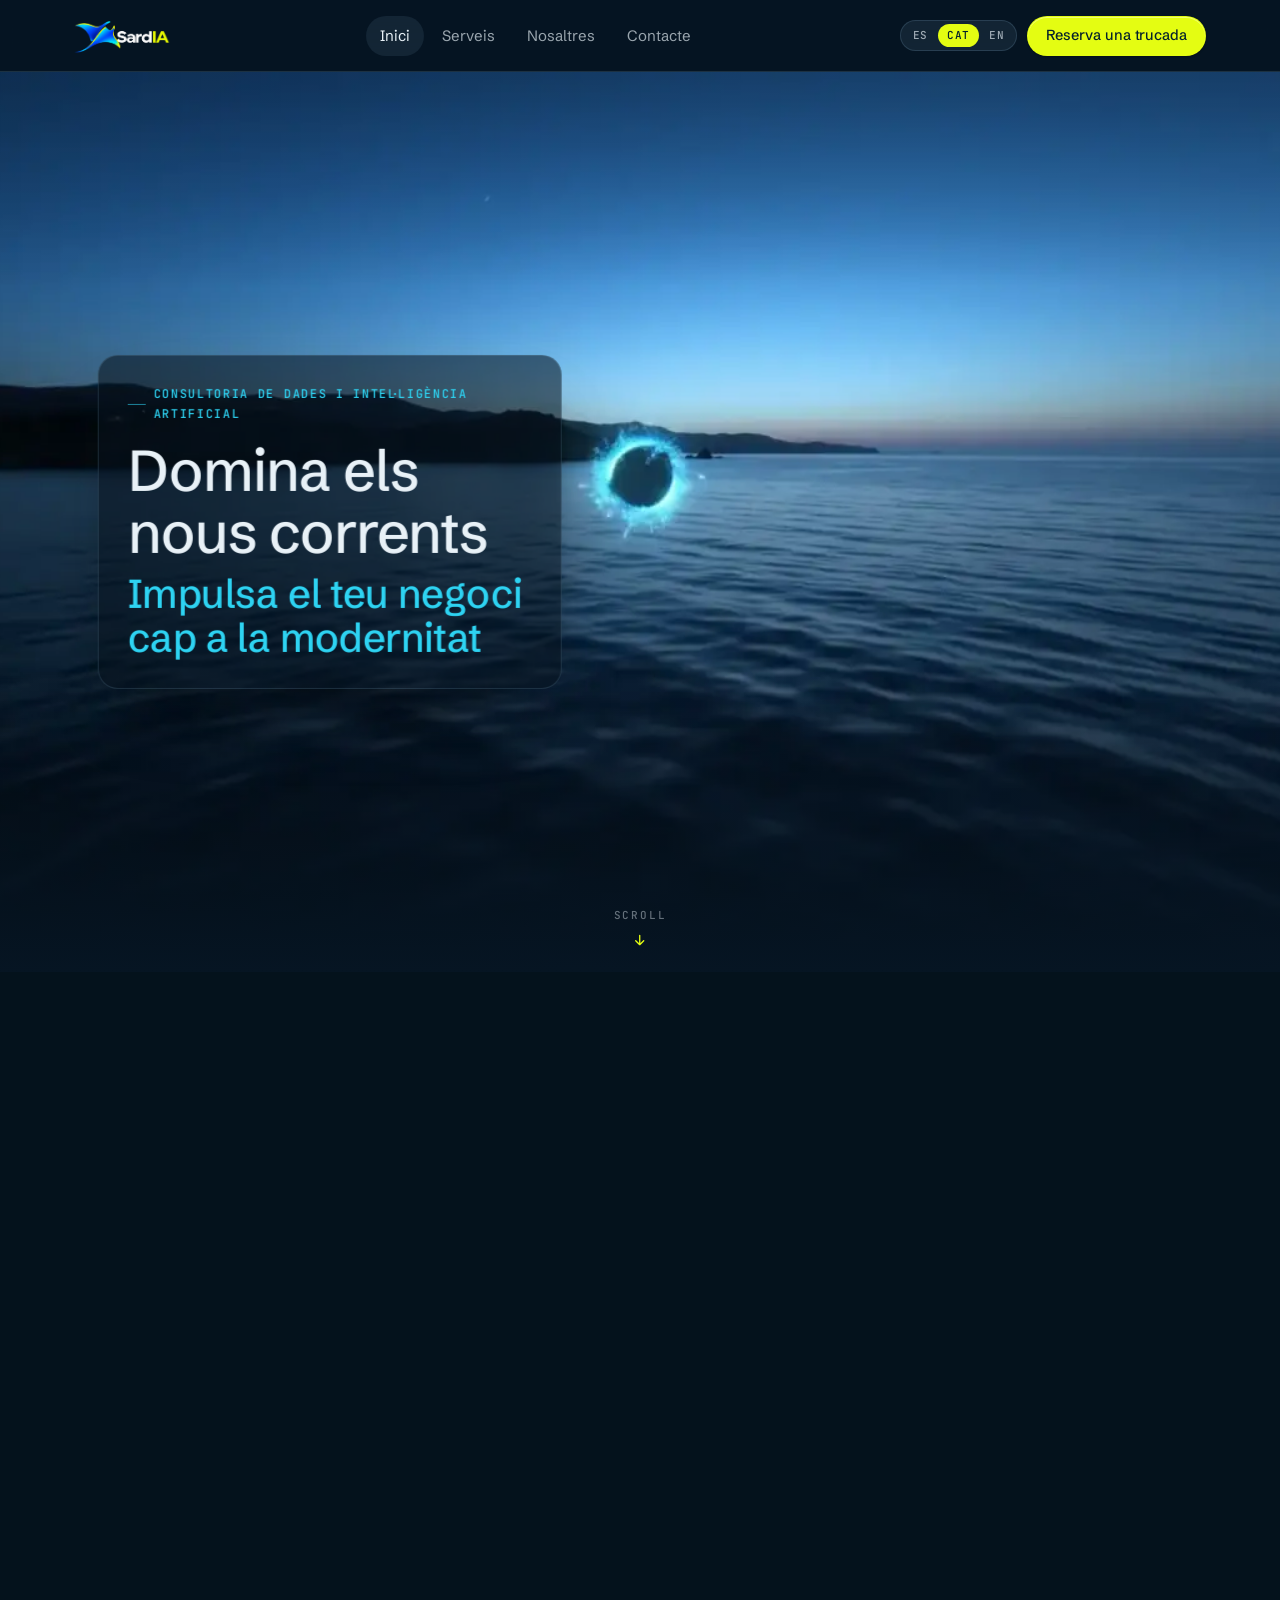
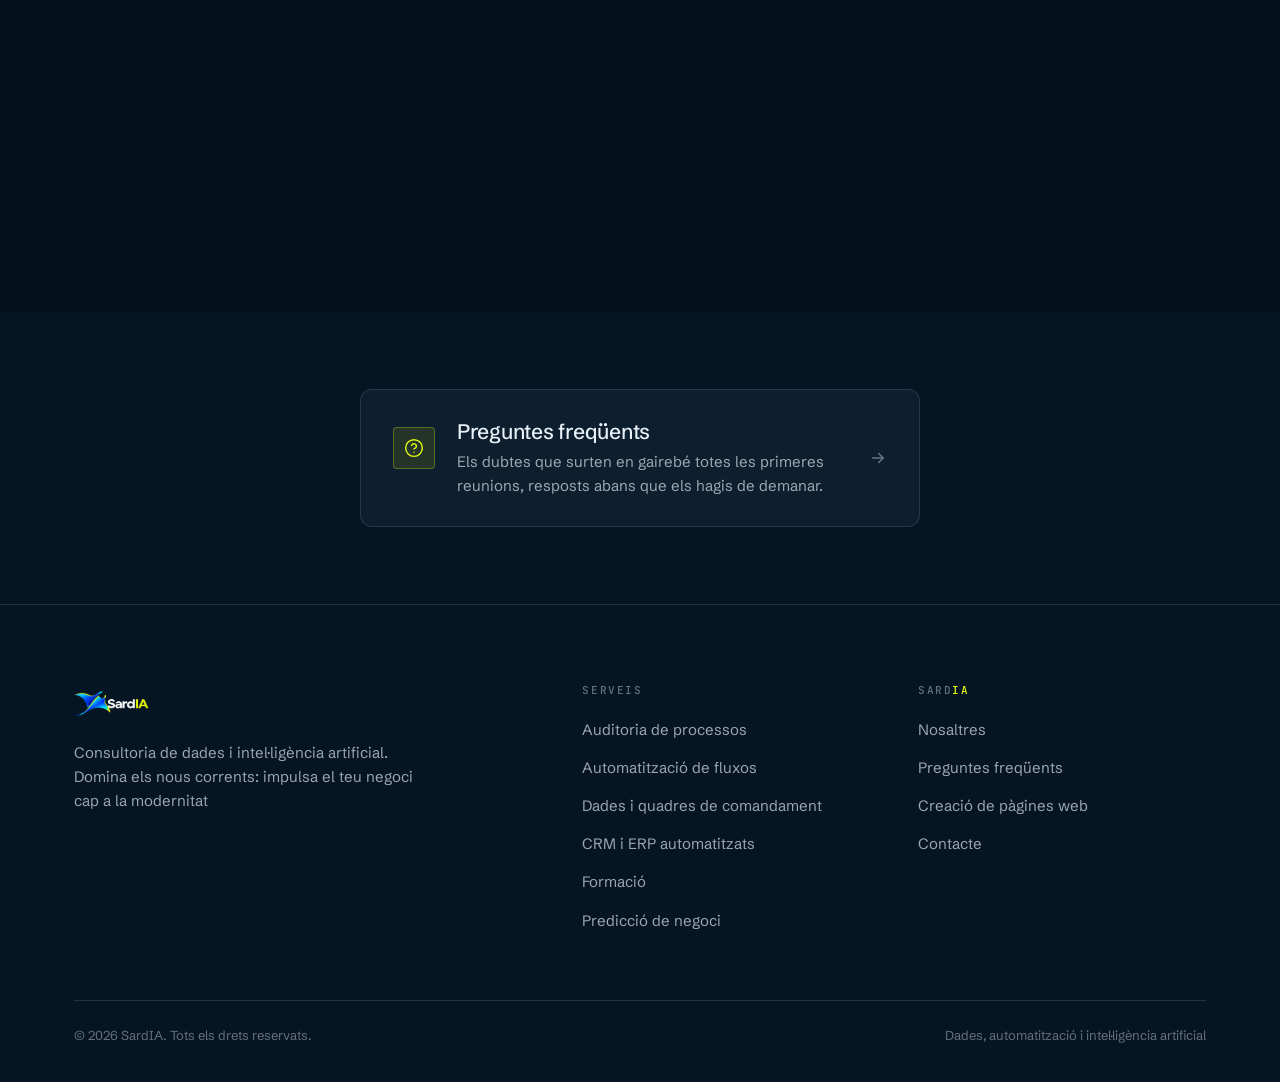
==== commit bb6f5ca2: "Hero: sea video frames; compact marine CTA banner; CRM/ERP side-by-side layout; remove services intr" ====
--- a/index.html
+++ b/index.html
@@ -501,6 +501,43 @@
 .cta h2{max-width:20ch;margin-inline:auto}
 .cta .lead{max-width:52ch;margin:20px auto 0}
 .cta .btn-row{justify-content:center;margin-top:34px}
+
+/* CTA compacto con fondo marino */
+.cta{
+  padding:clamp(26px,3.6vw,40px) clamp(22px,4vw,48px);
+  background:
+    radial-gradient(circle at 12% 78%,rgba(120,220,255,.16) 0 3px,transparent 4px),
+    radial-gradient(circle at 18% 62%,rgba(120,220,255,.12) 0 2px,transparent 3px),
+    radial-gradient(circle at 86% 70%,rgba(120,220,255,.14) 0 4px,transparent 5px),
+    radial-gradient(circle at 80% 48%,rgba(120,220,255,.1) 0 2px,transparent 3px),
+    radial-gradient(circle at 93% 30%,rgba(120,220,255,.1) 0 3px,transparent 4px),
+    linear-gradient(105deg,transparent 28%,rgba(46,211,242,.07) 36%,transparent 46%),
+    linear-gradient(80deg,transparent 52%,rgba(46,211,242,.06) 60%,transparent 70%),
+    radial-gradient(ellipse at 50% -10%,rgba(46,211,242,.22),transparent 60%),
+    linear-gradient(180deg,#0B3552 0%,#08243C 55%,#041525 100%);
+}
+.cta__mark--mascot{width:clamp(96px,11vw,128px);margin-bottom:6px;filter:drop-shadow(0 14px 28px rgba(46,211,242,.3))}
+.cta h2{font-size:clamp(1.35rem,2.4vw,1.8rem);max-width:26ch}
+.cta .lead{font-size:.9375rem;max-width:60ch;margin-top:12px}
+.cta .btn-row{margin-top:22px}
+/* CTA en fila: mascota | texto | botones */
+.cta{text-align:left}
+.cta__body{
+  display:grid;grid-template-columns:auto minmax(0,1fr) auto;
+  grid-template-areas:"mark title btns" "mark lead btns";
+  column-gap:clamp(18px,3vw,36px);align-items:center;
+}
+.cta__mark--mascot{grid-area:mark;width:clamp(84px,9vw,112px);margin:0}
+.cta h2{grid-area:title;max-width:none;margin:0;align-self:end}
+.cta .lead{grid-area:lead;max-width:62ch;margin:8px 0 0;align-self:start}
+.cta .btn-row{grid-area:btns;margin:0;justify-content:flex-end;flex-wrap:wrap}
+@media (max-width:900px){
+  .cta{text-align:center}
+  .cta__body{grid-template-columns:1fr;grid-template-areas:"mark" "title" "lead" "btns";row-gap:6px;justify-items:center}
+  .cta__mark--mascot{margin:0 auto 4px}
+  .cta .lead{margin-inline:auto}
+  .cta .btn-row{justify-content:center;margin-top:16px}
+}
 
 /* ---------- formulario ---------- */
 .form{display:grid;gap:18px}
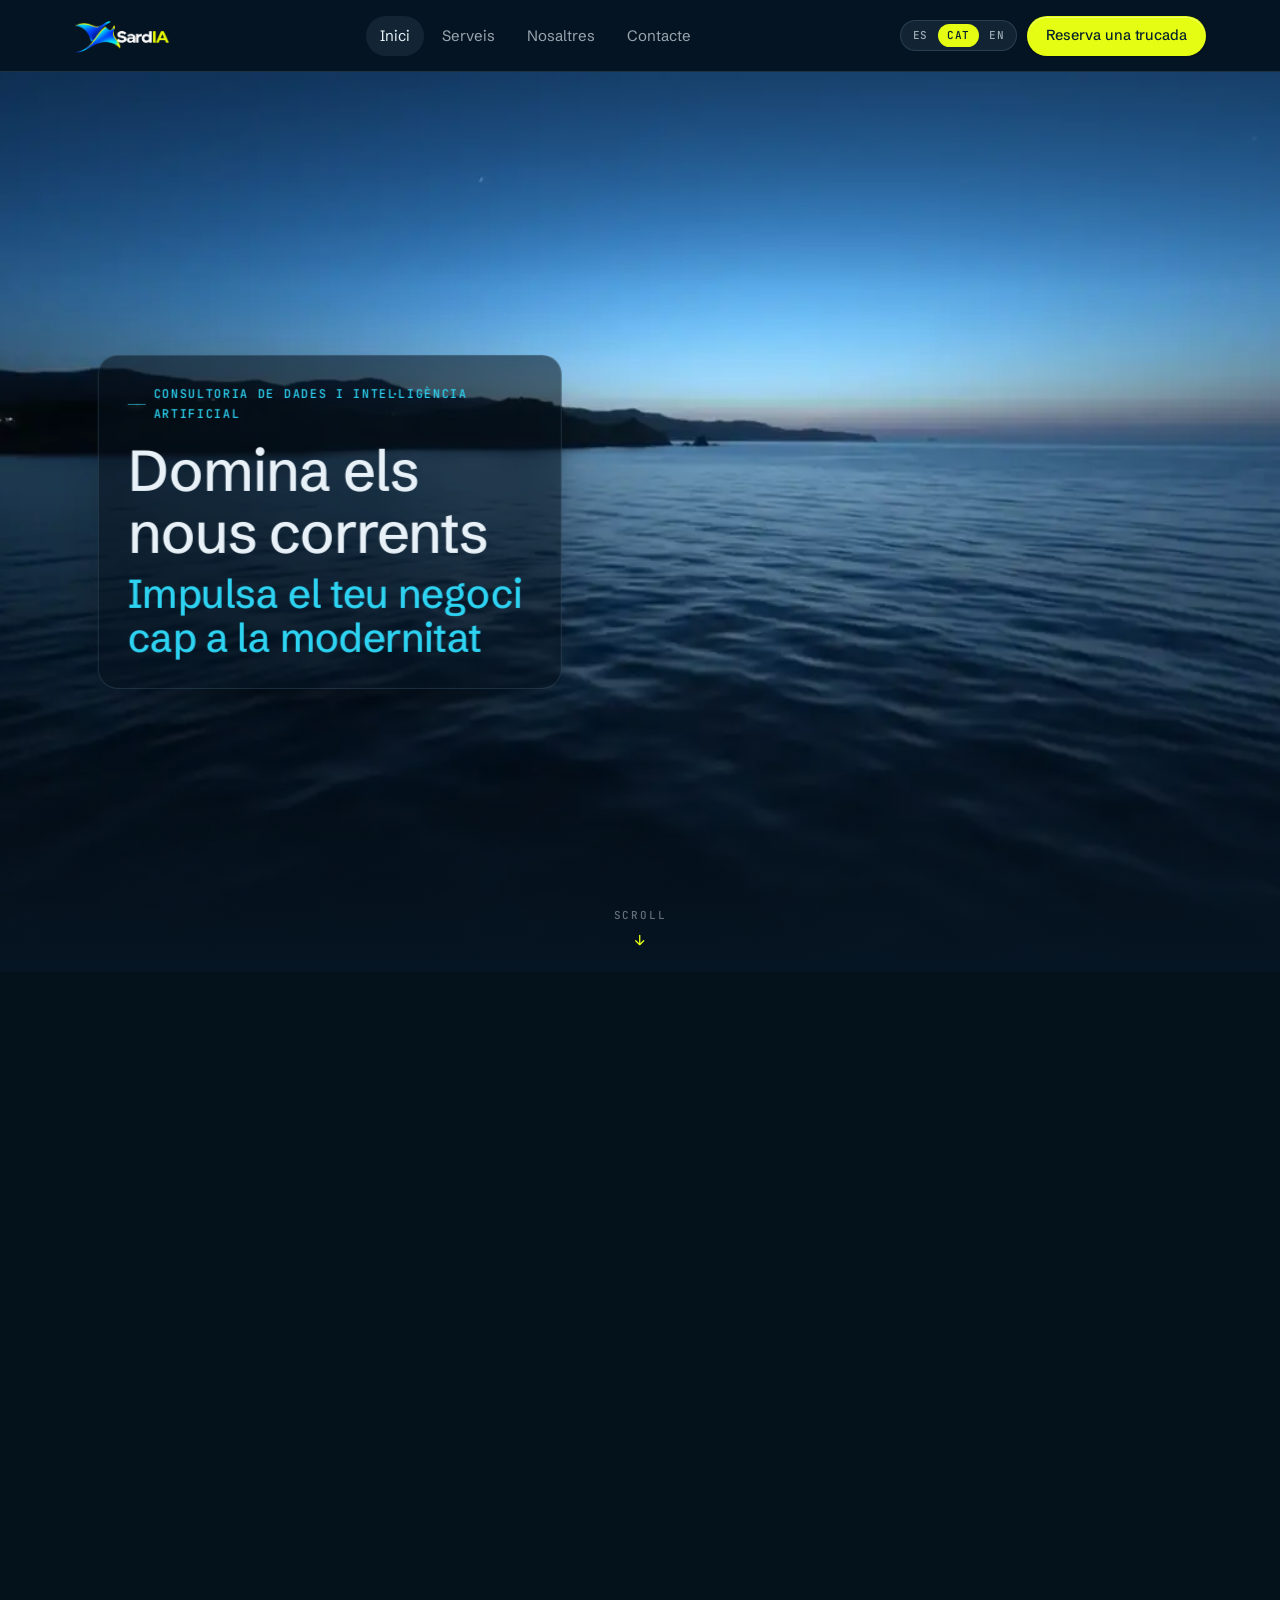
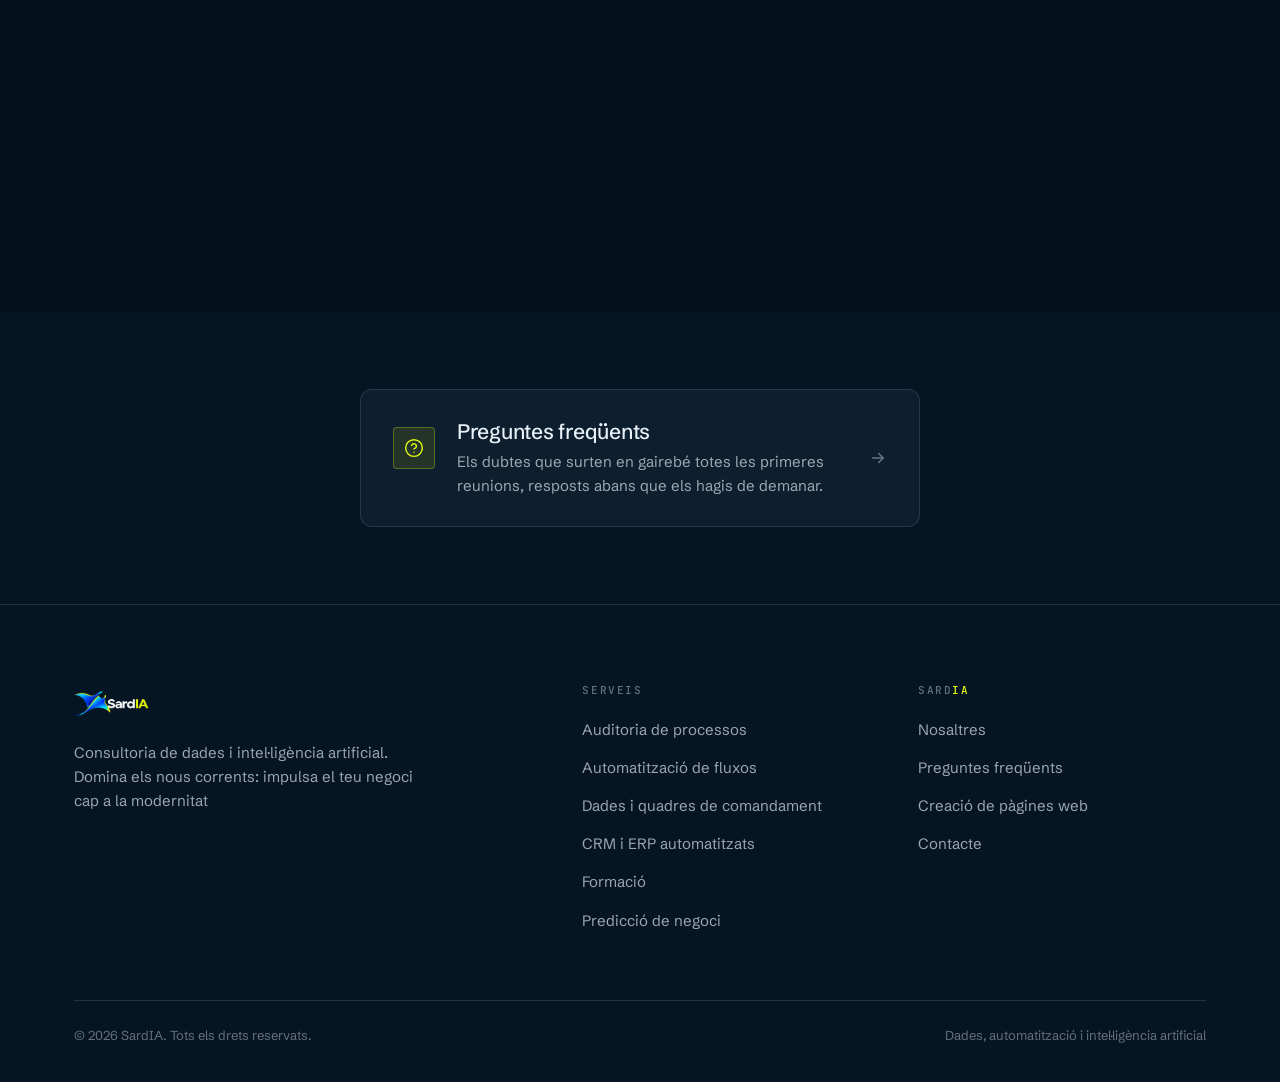
==== commit 9c4bcf9a: "Mobile: fixed hamburger menu panel, nosotros photo below text, faster scroll/reveal - Menu panel is " ====
--- a/index.html
+++ b/index.html
@@ -171,7 +171,7 @@
   background:var(--surface-2);border:1px solid var(--line);border-radius:var(--pill);cursor:pointer;
 }
 .burger svg{width:18px;height:18px}
-.mobile-nav{display:none;border-bottom:1px solid var(--line);background:var(--bg-2)}
+.mobile-nav{display:none;position:fixed;top:var(--header-h);left:0;right:0;z-index:49;max-height:calc(100vh - var(--header-h));max-height:calc(100dvh - var(--header-h));overflow-y:auto;overscroll-behavior:contain;border-bottom:1px solid var(--line);background:var(--bg-2);box-shadow:0 24px 40px -20px rgba(0,0,0,.6)}
 .mobile-nav.is-open{display:block}
 .mobile-nav ul{padding:12px 0 20px}
 .mobile-nav a{display:block;padding:13px 0;font-size:1.0625rem;border-bottom:1px solid var(--line)}
@@ -182,6 +182,7 @@
 /* Sección alta: el escenario queda fijo (sticky) mientras la raya avanza con
    el scroll y los bloques de texto se apartan al lado LIBRE que deja la raya. */
 .hero--scroll{height:560vh}
+@media (max-width:760px){.hero--scroll{height:330vh}}
 .hero__stage{
   position:sticky;top:0;height:100vh;height:100svh;min-height:600px;overflow:hidden;
 }
--- a/assets/scroll-fx.css
+++ b/assets/scroll-fx.css
@@ -66,6 +66,24 @@
   transform:none;
 }
 
+/* Móvil: reveal corto y ligero (el scroll táctil es rápido; 0,9 s se siente lento) */
+@media (max-width:760px){
+  html.sfx-ready :is(
+    .section-head,.card,.step,.funnel__item,.stack__card,.svc-row,.svc-block,
+    .svc-split,.svc-photo,.showcase,.stats,.contrast__col,.profile,.media,.split,
+    .side-block,.form-panel,.logo-wall,.manifesto .wrap,.hero__content,.page-hero .wrap
+  ){
+    transform:translateY(14px);
+    transition:opacity .35s ease-out,transform .4s cubic-bezier(.22,.61,.36,1);
+    transition-delay:0ms!important;
+  }
+  html.sfx-ready :is(
+    .section-head,.card,.step,.funnel__item,.stack__card,.svc-row,.svc-block,
+    .svc-split,.svc-photo,.showcase,.stats,.contrast__col,.profile,.media,.split,
+    .side-block,.form-panel,.logo-wall,.manifesto .wrap,.hero__content,.page-hero .wrap
+  ).is-visible{transform:none}
+}
+
 /* --- 2) MARQUEE DE LOGOS -------------------------------------- */
 .logo-wall--marquee{
   display:block;
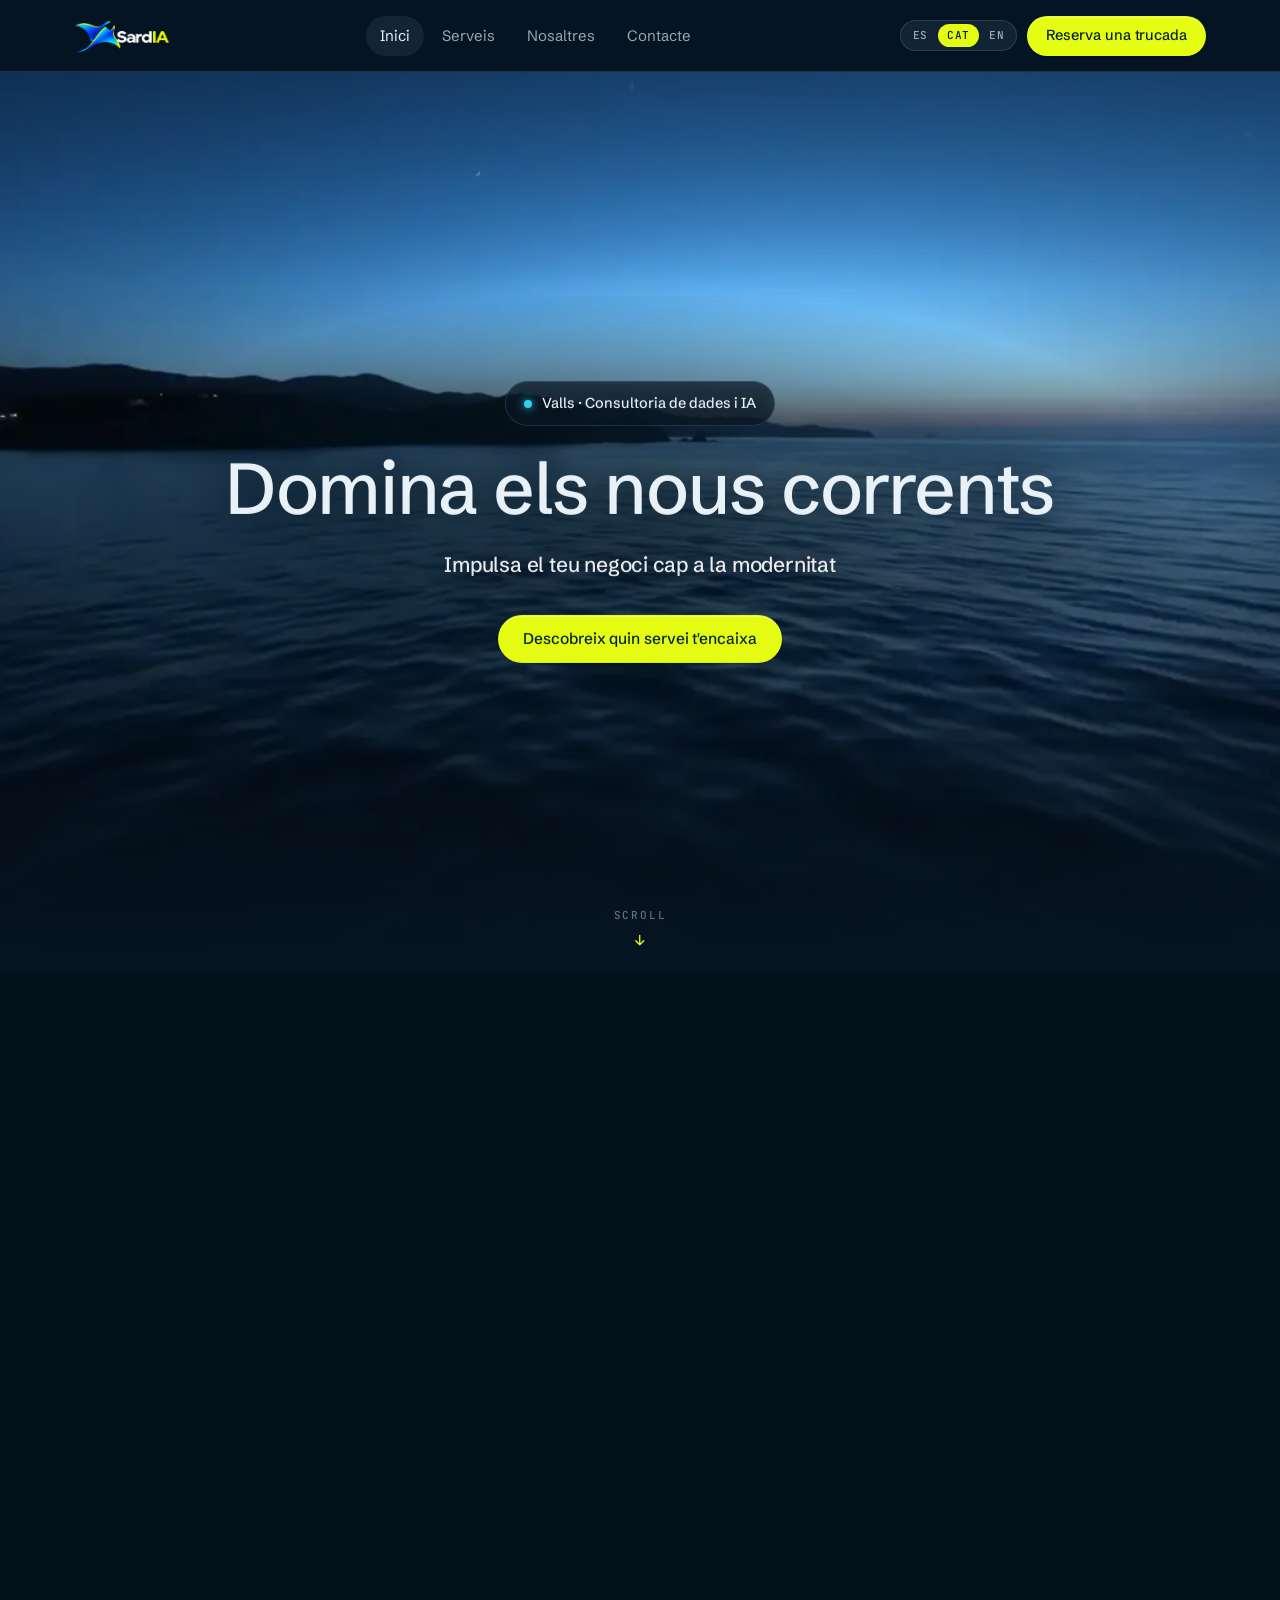
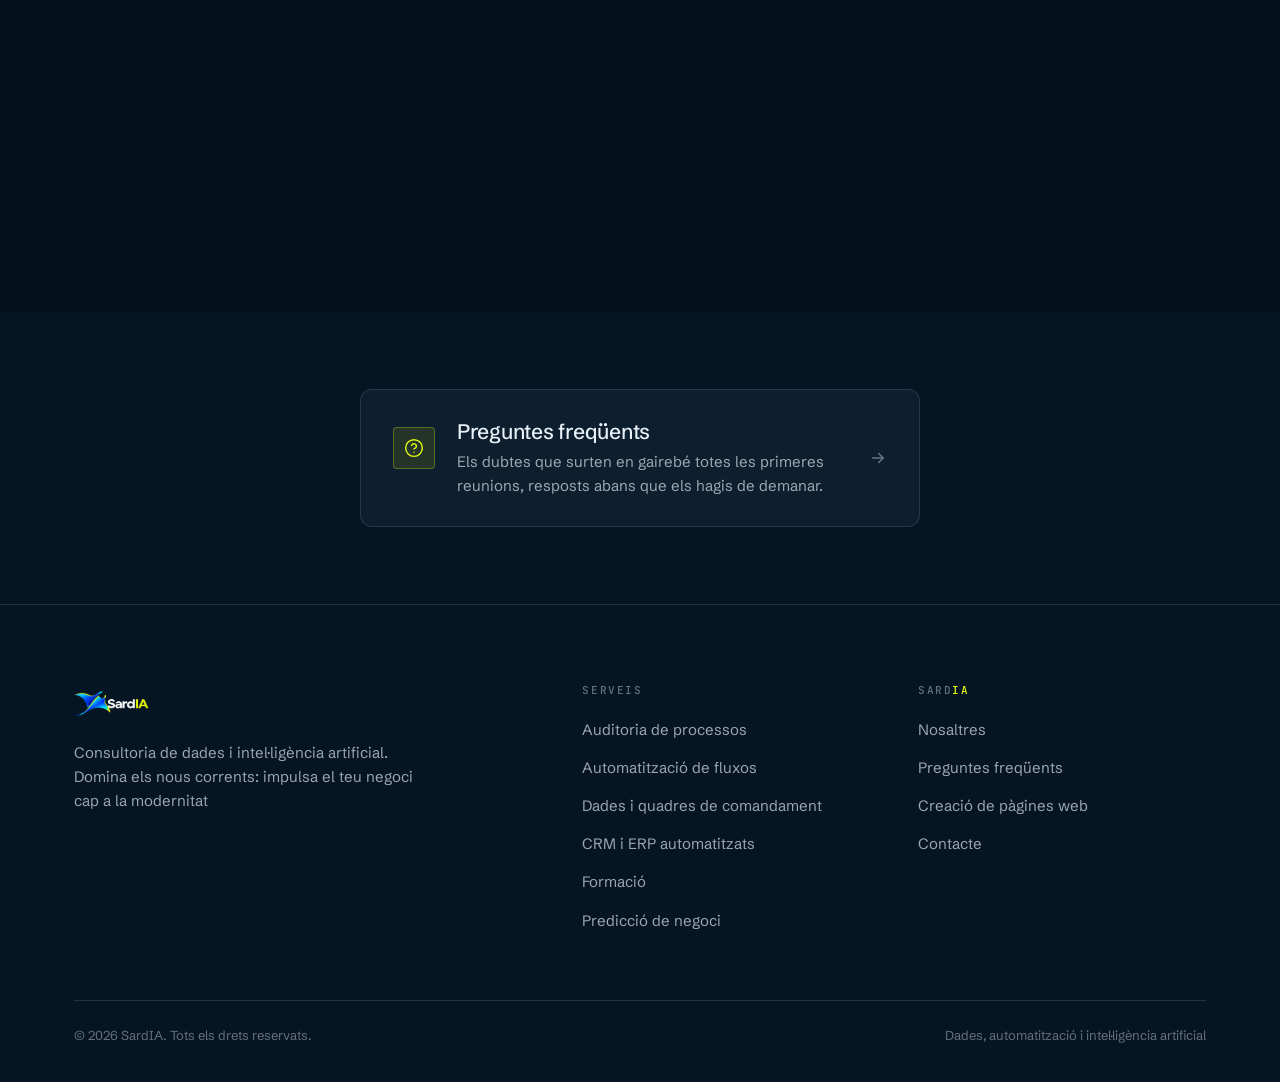
==== commit d6e5f6c3: "Hero: centered intro with Valls pill and quiz button; add service quiz leading to prefilled contact " ====
--- a/index.html
+++ b/index.html
@@ -246,6 +246,31 @@
   .hero__beat--center .btn-row{justify-content:flex-start}
   .hero__beat::before{inset:-16% -8%}
 }
+/* primer bloque (intro): siempre centrado y con el botón visible desde el scroll 0 */
+.hero__beat.hero__beat--intro{
+  left:50%;right:auto;top:50%;bottom:auto;width:min(880px,92vw);padding:0;
+  text-align:center;transform:translate(-50%,-50%);
+}
+.hero__beat--intro::before{
+  inset:-30% -14%;border:0;border-radius:0;box-shadow:none;
+  background:radial-gradient(ellipse at center,rgba(4,18,28,.66) 0%,rgba(4,18,28,.38) 46%,rgba(4,18,28,0) 72%);
+  backdrop-filter:none;-webkit-backdrop-filter:none;
+}
+.hero-pill{
+  display:inline-flex;align-items:center;gap:10px;padding:10px 18px;margin-bottom:26px;
+  border-radius:var(--pill);background:rgba(10,24,38,.62);border:1px solid var(--line);
+  backdrop-filter:blur(8px);-webkit-backdrop-filter:blur(8px);
+  font-size:.9rem;font-weight:500;color:var(--text);
+}
+.hero-pill::before{content:"";width:8px;height:8px;border-radius:50%;background:var(--cyan);box-shadow:0 0 10px var(--cyan)}
+.hero__beat--intro h1{font-size:clamp(2.3rem,6.4vw,4.5rem);line-height:1.04;text-shadow:0 2px 28px rgba(4,18,28,.7)}
+.hero__beat--intro .lead{margin:22px auto 0;max-width:52ch;color:var(--cyan);font-size:clamp(1.0625rem,1.8vw,1.3rem);font-weight:500;letter-spacing:-.01em;text-shadow:0 2px 20px rgba(4,18,28,.7)}
+.hero__beat--intro .lead{color:rgba(255,255,255,.92)}
+.hero__beat--intro .btn-row{margin-top:34px;justify-content:center}
+@media (max-width:760px){
+  .hero__beat.hero__beat--intro{left:50%;right:auto;top:50%;bottom:auto;width:92vw;transform:translate(-50%,-50%);text-align:center}
+  .hero__beat--intro .btn-row{flex-direction:column;align-items:stretch;max-width:340px;margin-inline:auto}
+}
 
 /* ---------- cabecera de página interior ---------- */
 .page-hero{
@@ -732,6 +757,7 @@
 }
 </style>
 <link rel="stylesheet" href="assets/scroll-fx.css">
+<link rel="stylesheet" href="assets/quiz.css">
 <script>if(!window.matchMedia||!matchMedia('(prefers-reduced-motion: reduce)').matches){document.documentElement.classList.add('sfx-ready')}</script>
 <script type="application/ld+json">
 {
@@ -881,9 +907,13 @@
       <div class="hero__scrim"></div>
       <div class="hero__beats">
 
-        <div class="hero__beat hero__beat--right" data-from="0" data-to="0.22" data-side="right">
-          <span class="eyebrow">Consultoría de datos e inteligencia artificial</span>
-          <h1 class="display">Domina las nuevas corrientes<span class="display__alt">Impulsa tu negocio hacia la modernidad</span></h1>
+        <div class="hero__beat hero__beat--intro" data-from="0" data-to="0.22" data-side="center">
+          <span class="hero-pill">Valls · Consultoría de datos e IA</span>
+          <h1 class="display">Domina las nuevas corrientes</h1>
+          <p class="lead">Impulsa tu negocio hacia la modernidad</p>
+          <div class="btn-row">
+            <button class="btn btn--primary" type="button" data-quiz-open>Descubre qué servicio te encaja</button>
+          </div>
         </div>
 
         <div class="hero__beat hero__beat--right" data-from="0.44" data-to="0.66" data-side="right">
@@ -982,6 +1012,7 @@
 </script>
 
 <script src="assets/hero-scroll.js" defer></script>
+<script src="assets/quiz.js" defer></script>
 <script src="assets/scroll-fx.js" defer></script>
 <script src="assets/i18n.js" defer></script>
 </body>
--- a/assets/scroll-fx.css
+++ b/assets/scroll-fx.css
@@ -134,3 +134,25 @@
     animation:none;width:auto;flex-wrap:wrap;justify-content:center;
   }
 }
+
+/* --- Táctil: sin recuadro azul del navegador al tocar --------------- */
+html{-webkit-tap-highlight-color:transparent}
+a,button,summary,[role="button"]{-webkit-tap-highlight-color:transparent}
+/* el aro de foco solo con teclado, nunca al tocar/clicar con ratón */
+a:focus:not(:focus-visible),button:focus:not(:focus-visible),
+summary:focus:not(:focus-visible),[role="button"]:focus:not(:focus-visible){outline:none}
+
+/* --- Menú móvil: borde inferior redondeado y flotante, no corte recto --- */
+.mobile-nav{
+  left:10px;right:10px;
+  max-height:calc(100vh - var(--header-h) - 24px);
+  max-height:calc(100dvh - var(--header-h) - 24px);
+  border:1px solid var(--line-strong,var(--line));
+  border-radius:0 0 22px 22px;
+  background:rgba(8,26,42,.94);
+  -webkit-backdrop-filter:blur(18px);backdrop-filter:blur(18px);
+  box-shadow:0 28px 60px -18px rgba(0,0,0,.75);
+}
+.mobile-nav ul{padding:8px 0 4px}
+.mobile-nav li:last-child a{border-bottom:0}
+.mobile-nav .wrap{padding-bottom:22px}
--- a/assets/quiz.css
+++ b/assets/quiz.css
@@ -0,0 +1,68 @@
+/* SardIA — Quiz "qué servicio te encaja" (modal) */
+.quiz{
+  position:fixed;inset:0;z-index:200;display:flex;align-items:center;justify-content:center;
+  padding:16px;background:rgba(3,10,17,.78);
+  backdrop-filter:blur(6px);-webkit-backdrop-filter:blur(6px);
+  opacity:0;visibility:hidden;transition:opacity .25s var(--ease),visibility 0s linear .25s;
+}
+.quiz.is-open{opacity:1;visibility:visible;transition-delay:0s}
+.quiz__panel{
+  position:relative;width:min(640px,100%);max-height:calc(100dvh - 32px);overflow-y:auto;overscroll-behavior:contain;
+  background:var(--bg-2);border:1px solid var(--line-strong);border-radius:var(--r-lg);
+  padding:clamp(22px,4vw,36px);box-shadow:0 50px 120px -40px rgba(0,0,0,.9);
+  transform:translateY(14px) scale(.985);transition:transform .35s var(--ease-out);
+}
+.quiz.is-open .quiz__panel{transform:none}
+.quiz__close{
+  position:absolute;top:14px;right:14px;width:38px;height:38px;border-radius:50%;
+  display:grid;place-items:center;cursor:pointer;color:var(--text-dim);
+  background:var(--surface-2);border:1px solid var(--line);transition:color .2s var(--ease),background .2s var(--ease);
+}
+.quiz__close:hover{color:var(--text);background:rgba(150,196,226,.16)}
+.quiz__close svg{width:16px;height:16px}
+.quiz__top{display:flex;align-items:center;gap:14px;margin-bottom:22px;padding-right:48px}
+.quiz__count{
+  font-family:"JetBrains Mono",ui-monospace,monospace;font-size:.6875rem;letter-spacing:.14em;
+  text-transform:uppercase;color:var(--text-faint);white-space:nowrap;
+}
+.quiz__bar{flex:1;height:4px;border-radius:4px;background:var(--surface-2);overflow:hidden}
+.quiz__bar i{display:block;height:100%;width:0;background:var(--volt);border-radius:4px;transition:width .4s var(--ease-out)}
+.quiz__body{animation:quizIn .35s var(--ease-out)}
+@keyframes quizIn{from{opacity:0;transform:translateX(14px)}to{opacity:1;transform:none}}
+.quiz__q{font-size:clamp(1.3rem,3.2vw,1.65rem);line-height:1.2;letter-spacing:-.015em;font-weight:600}
+.quiz__hint{margin-top:8px;color:var(--text-dim);font-size:.9375rem}
+.quiz__opts{display:grid;gap:10px;margin-top:22px}
+.quiz__opt{
+  width:100%;text-align:left;cursor:pointer;padding:15px 18px;border-radius:var(--r);
+  background:var(--surface);border:1px solid var(--line);color:var(--text);font-size:.9688rem;line-height:1.35;
+  transition:border-color .2s var(--ease),background .2s var(--ease),transform 160ms var(--ease-out);
+}
+@media (hover:hover) and (pointer:fine){
+  .quiz__opt:hover{border-color:var(--cyan);background:rgba(46,211,242,.07)}
+}
+.quiz__opt:active{transform:scale(.985)}
+.quiz__opt:focus-visible,.quiz__back:focus-visible,.quiz__close:focus-visible{outline:2px solid var(--cyan);outline-offset:2px}
+.quiz__opt.is-picked{border-color:var(--volt);background:rgba(228,253,18,.08)}
+.quiz__back{
+  margin-top:18px;background:none;border:0;cursor:pointer;color:var(--text-dim);font-size:.9063rem;padding:6px 0;
+}
+.quiz__back:hover{color:var(--text)}
+.quiz__back[hidden]{display:none}
+/* resultado */
+.quiz__res-eyebrow{
+  font-family:"JetBrains Mono",ui-monospace,monospace;font-size:.6875rem;letter-spacing:.14em;
+  text-transform:uppercase;color:var(--volt);
+}
+.quiz__res-name{margin-top:12px;font-size:clamp(1.65rem,4.4vw,2.2rem);line-height:1.1;letter-spacing:-.02em;font-weight:600}
+.quiz__res-why{margin-top:14px;color:var(--text-dim);line-height:1.55}
+.quiz__res-alt{margin-top:18px;font-size:.9063rem;color:var(--text-faint)}
+.quiz__res-alt b{color:var(--text-dim);font-weight:500}
+.quiz__res-cta{margin-top:26px;display:flex;flex-wrap:wrap;gap:12px}
+@media (max-width:520px){
+  .quiz__res-cta .btn{width:100%}
+  .quiz__opt{padding:14px 15px}
+}
+@media (prefers-reduced-motion:reduce){
+  .quiz,.quiz__panel,.quiz__bar i{transition:none}
+  .quiz__body{animation:none}
+}
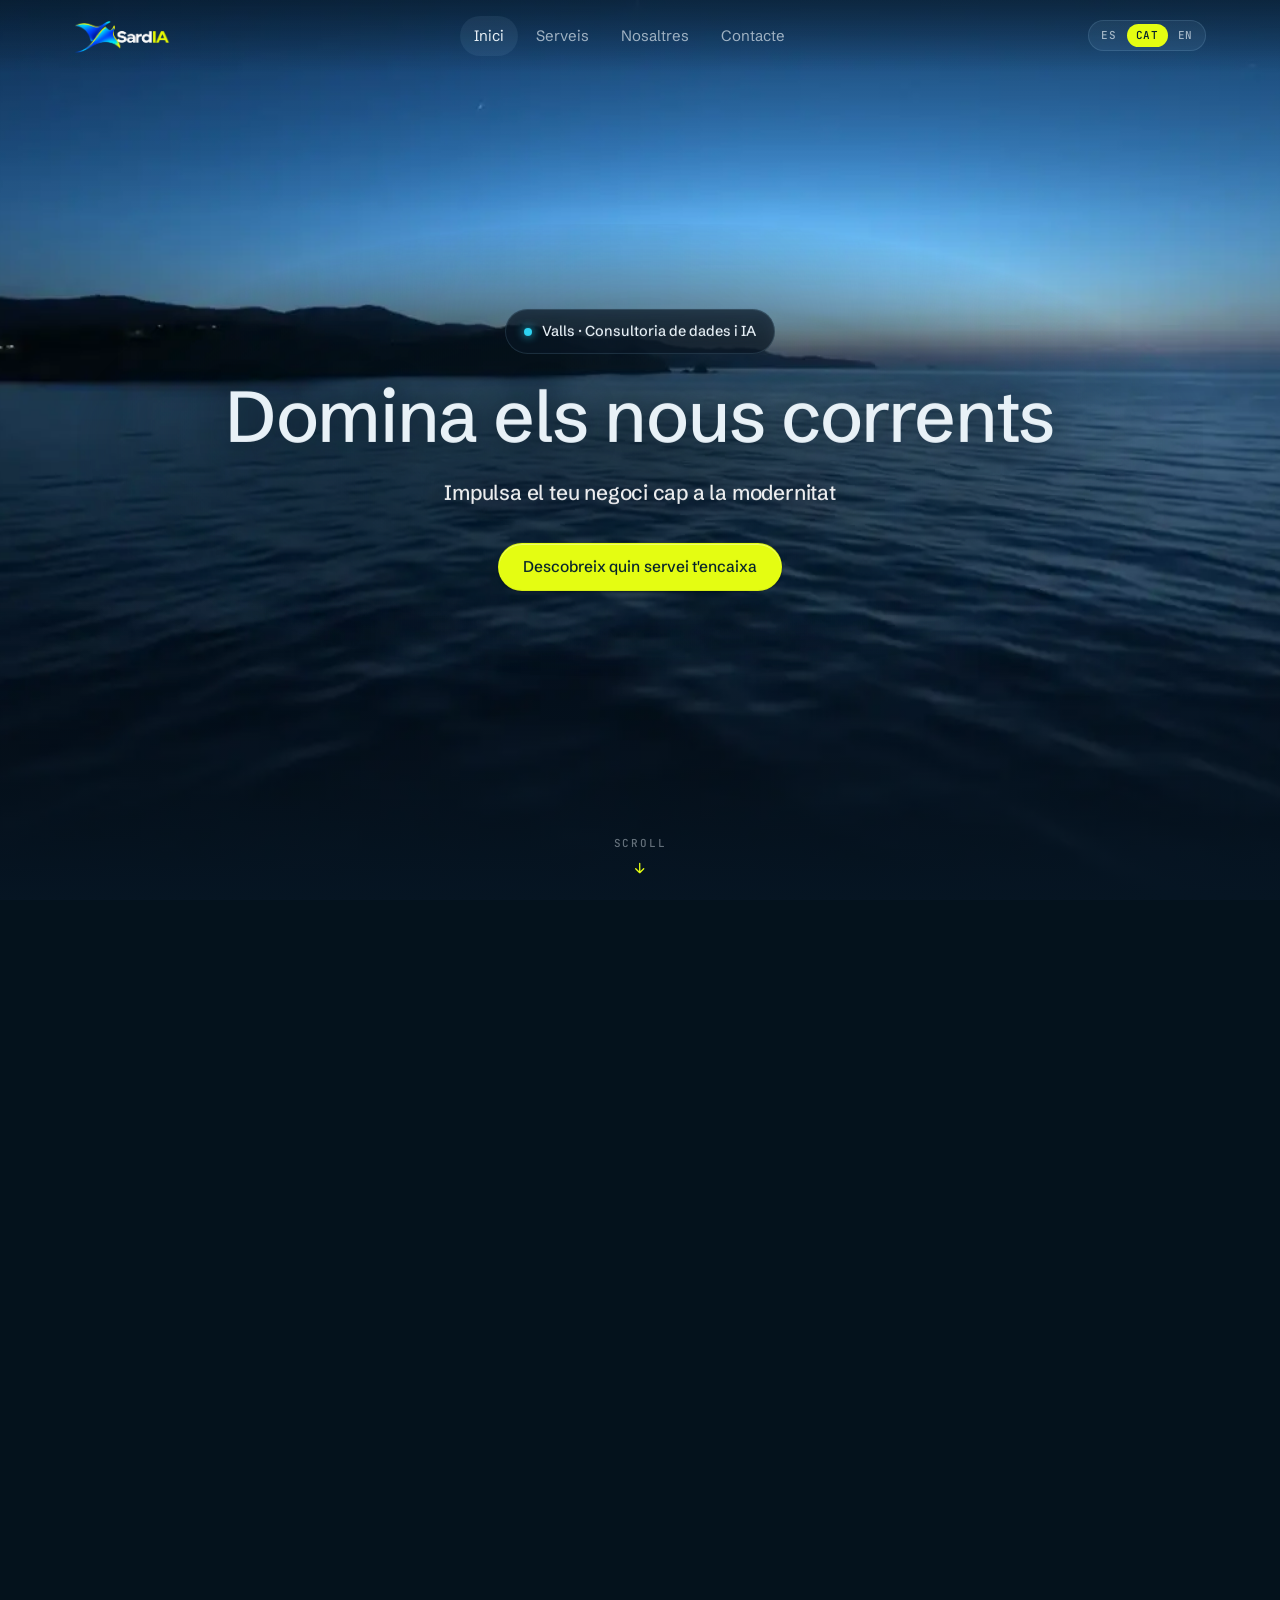
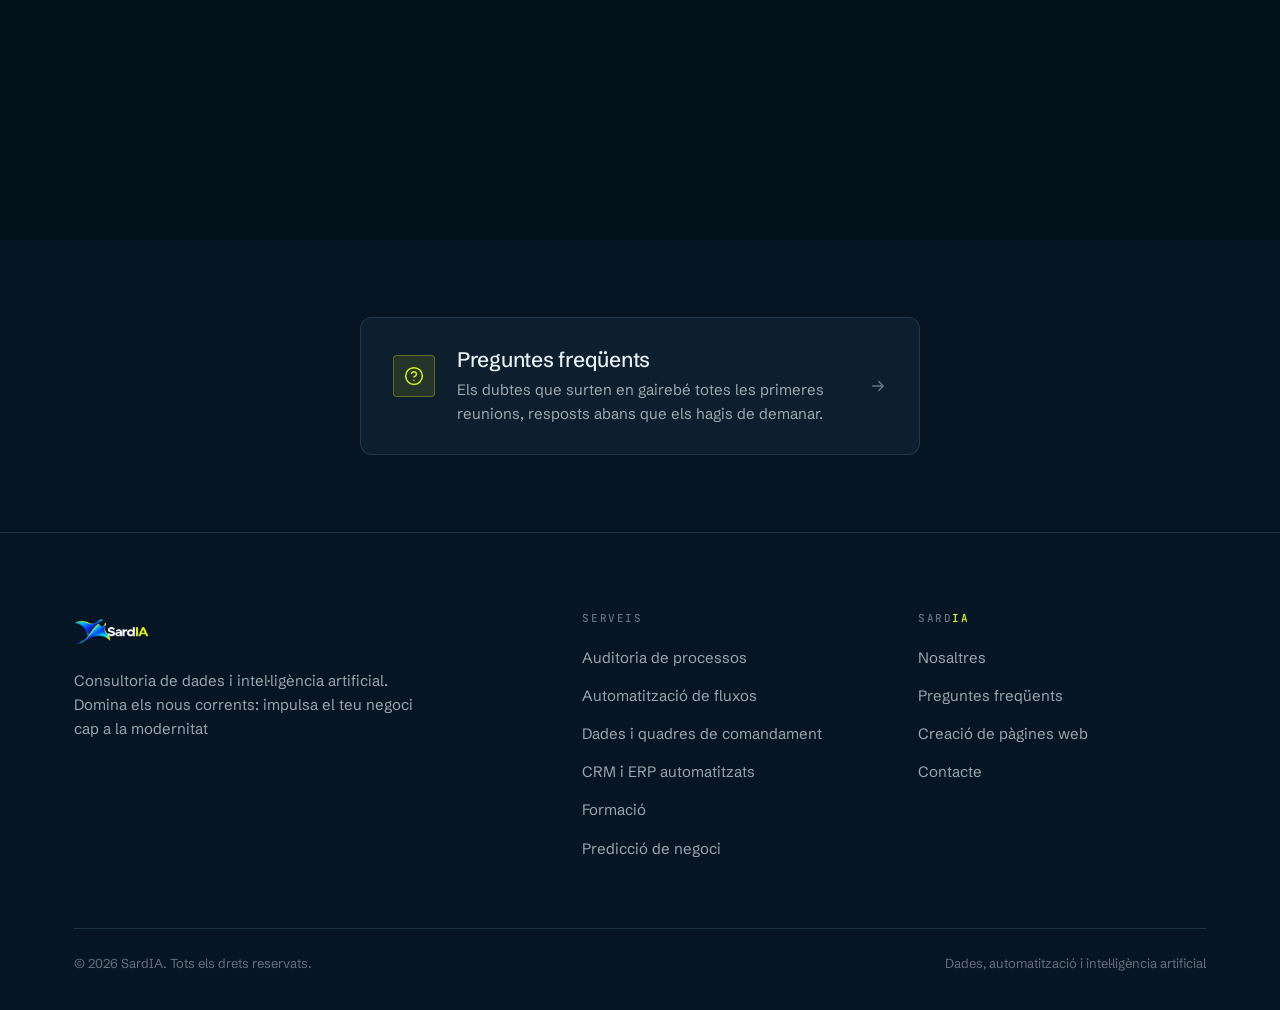
==== commit a633cd2c: "Quiz: multi-select Q1 (max 3), 7 real services incl. AI agents, Catalan fixes; services: catalog bef" ====
--- a/index.html
+++ b/index.html
@@ -154,6 +154,13 @@
   position:sticky;top:0;z-index:50;height:var(--header-h);
   background:rgba(6,21,35,.72);backdrop-filter:blur(16px);-webkit-backdrop-filter:blur(16px);
   border-bottom:1px solid var(--line);
+}
+/* Inicio: la cabecera flota sobre el vídeo (transparente) y se vuelve sólida al salir del hero */
+.header{margin-bottom:calc(var(--header-h) * -1);transition:background .35s var(--ease),border-color .35s var(--ease),backdrop-filter .35s var(--ease)}
+.header:not(.header--solid){
+  background:linear-gradient(180deg,rgba(4,18,28,.55) 0%,rgba(4,18,28,0) 100%) no-repeat border-box;
+  background-origin:border-box;
+  border-bottom-color:transparent;backdrop-filter:none;-webkit-backdrop-filter:none;
 }
 .header__inner{height:100%;display:flex;align-items:center;justify-content:space-between;gap:24px}
 .brand{display:flex;align-items:center;flex-shrink:0}
@@ -875,7 +882,6 @@
     <div class="header__cta">
       <!-- REVISAR: si quieres el teléfono visible en el header, añade aquí
            <a class="btn btn--ghost btn--sm" href="tel:+34XXXXXXXXX">+34 XXX XXX XXX</a> -->
-      <a class="btn btn--primary btn--sm" href="contacto.html">Reserva una llamada</a>
       <button class="burger" type="button" aria-label="Abrir menú" aria-expanded="false" data-menu-toggle>
         <svg viewBox="0 0 24 24" fill="none" stroke="currentColor" stroke-width="1.8" stroke-linecap="round"><path d="M4 7h16M4 12h16M4 17h16"/></svg>
       </button>
@@ -1000,6 +1006,20 @@
 
 <script>
 (function(){
+  var hdr = document.querySelector('.header');
+  var hero = document.querySelector('[data-hero-scroll]');
+  if(hdr && hero){
+    var upd = function(){
+      var out = hero.getBoundingClientRect().bottom <= hdr.offsetHeight + 4;
+      var menu = document.querySelector('[data-menu-panel]');
+      hdr.classList.toggle('header--solid', out || (menu && menu.classList.contains('is-open')));
+    };
+    addEventListener('scroll', upd, {passive:true}); addEventListener('resize', upd);
+    document.addEventListener('click', function(){ setTimeout(upd, 0); });
+    upd();
+  }
+})();
+(function(){
   var btn = document.querySelector('[data-menu-toggle]');
   var panel = document.querySelector('[data-menu-panel]');
   if(!btn || !panel) return;
--- a/assets/quiz.css
+++ b/assets/quiz.css
@@ -42,6 +42,9 @@
 }
 .quiz__opt:active{transform:scale(.985)}
 .quiz__opt:focus-visible,.quiz__back:focus-visible,.quiz__close:focus-visible{outline:2px solid var(--cyan);outline-offset:2px}
+.quiz__opt:disabled{opacity:.4;cursor:not-allowed}
+.quiz__next{justify-self:start;margin-top:6px}
+.quiz__next:disabled{opacity:.4;cursor:not-allowed}
 .quiz__opt.is-picked{border-color:var(--volt);background:rgba(228,253,18,.08)}
 .quiz__back{
   margin-top:18px;background:none;border:0;cursor:pointer;color:var(--text-dim);font-size:.9063rem;padding:6px 0;
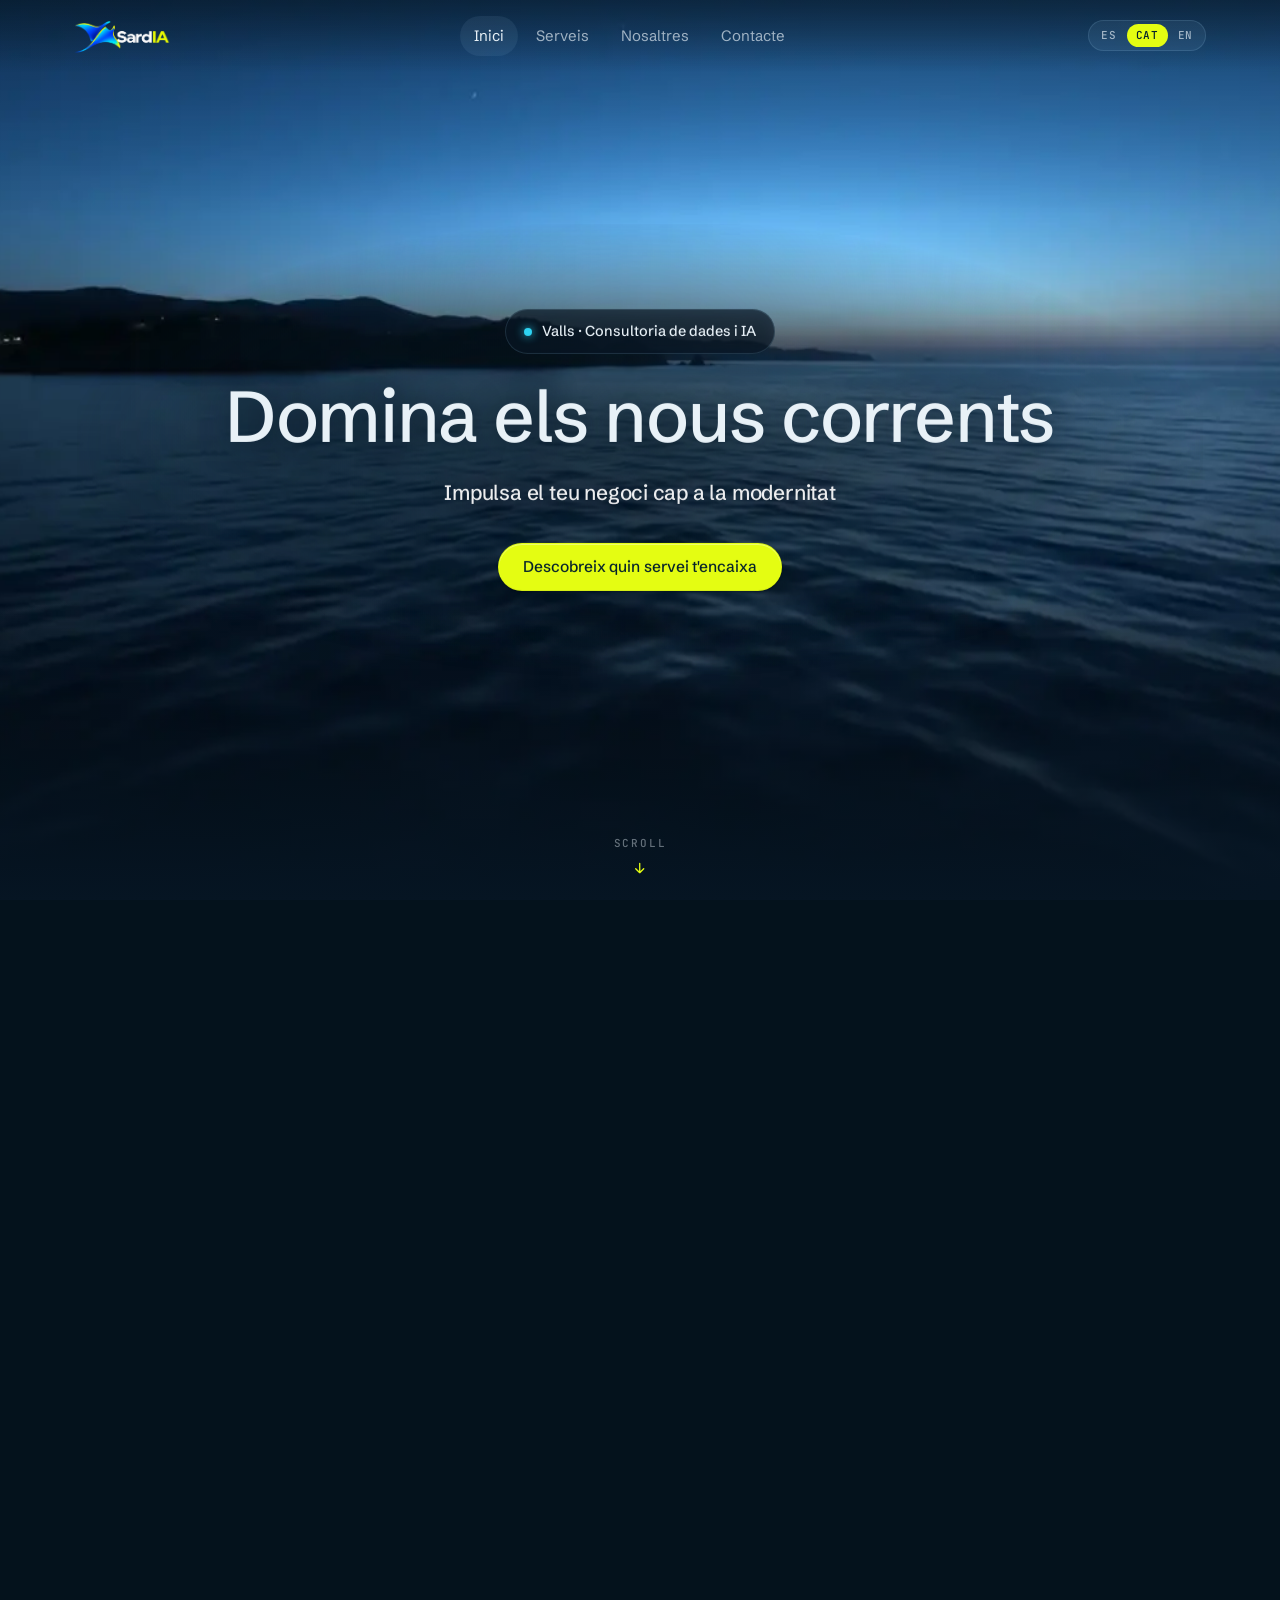
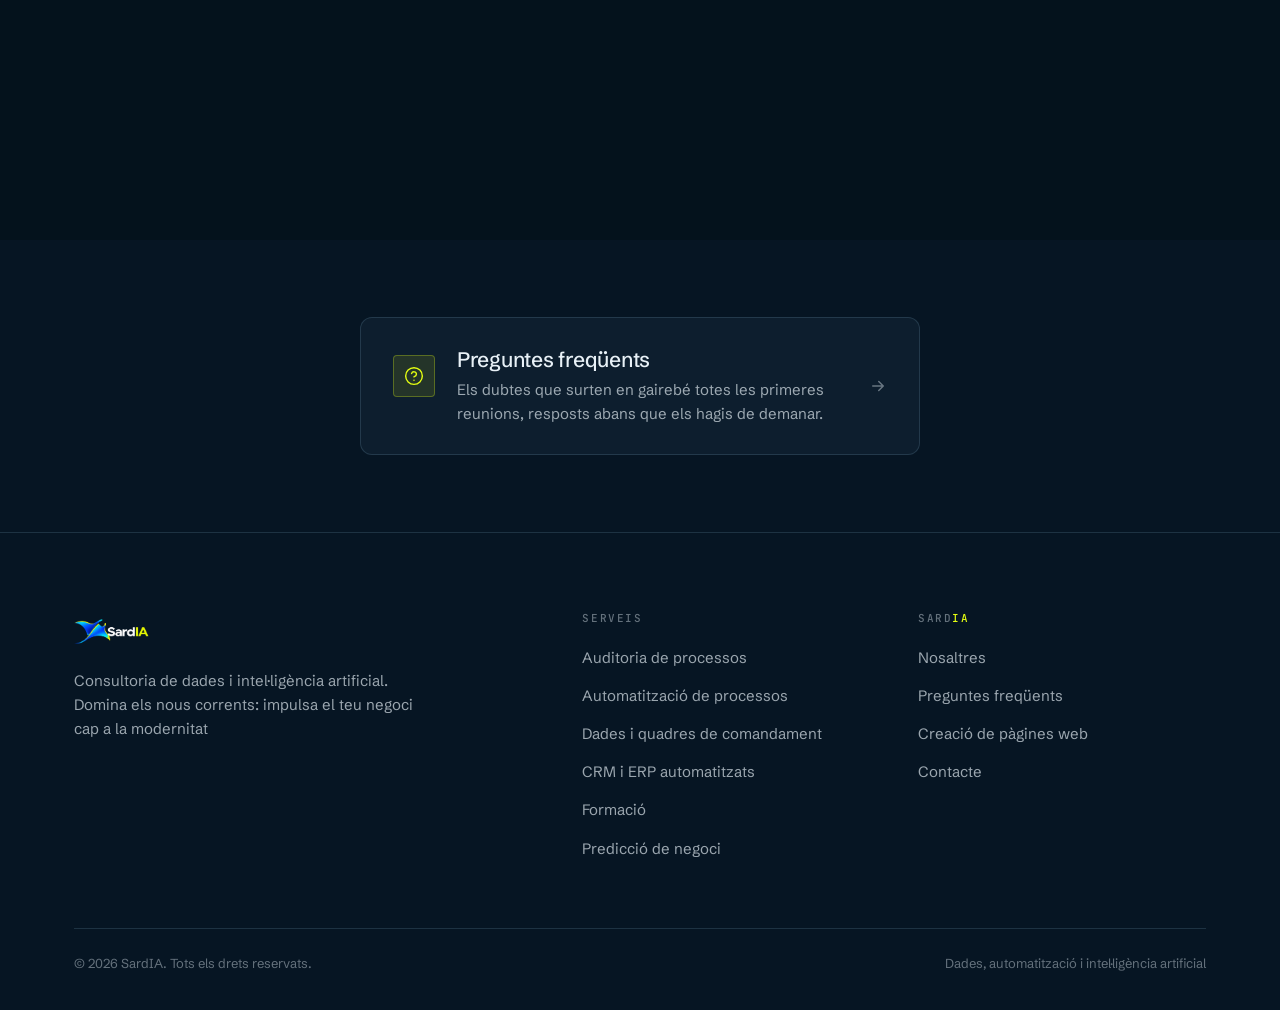
==== commit 7c460a1e: "Mobile: fix hero glass cards, shorter quiz options, bigger lang buttons; rename flujos to procesos C" ====
--- a/index.html
+++ b/index.html
@@ -251,7 +251,10 @@
   }
   .hero__beat--center .lead,.hero__beat--center .btn-row{margin-inline:0}
   .hero__beat--center .btn-row{justify-content:flex-start}
-  .hero__beat::before{inset:-16% -8%}
+  /* el panel de cristal queda dentro de la pantalla: con inset negativo se salía
+     por los lados y solo se veían su borde superior e inferior (dos rayas) */
+  .hero__beat{padding:22px 20px}
+  .hero__beat::before{inset:0}
 }
 /* primer bloque (intro): siempre centrado y con el botón visible desde el scroll 0 */
 .hero__beat.hero__beat--intro{
@@ -979,7 +982,7 @@
         <h4>Servicios</h4>
         <ul>
           <li><a href="servicios.html#auditoria">Auditoría de procesos</a></li>
-          <li><a href="servicios.html#automatizacion">Automatización de flujos</a></li>
+          <li><a href="servicios.html#automatizacion">Automatización de procesos</a></li>
           <li><a href="servicios.html#datos">Datos y cuadros de mando</a></li>
           <li><a href="servicios.html#crm">CRM y ERP automatizados</a></li>
           <li><a href="servicios.html#formacion">Formación</a></li>
--- a/assets/quiz.css
+++ b/assets/quiz.css
@@ -63,7 +63,13 @@
 .quiz__res-cta{margin-top:26px;display:flex;flex-wrap:wrap;gap:12px}
 @media (max-width:520px){
   .quiz__res-cta .btn{width:100%}
-  .quiz__opt{padding:14px 15px}
+  .quiz{padding:10px}
+  .quiz__panel{padding:18px 16px;max-height:calc(100dvh - 20px)}
+  .quiz__top{margin-bottom:14px}
+  .quiz__opts{gap:8px;margin-top:14px}
+  .quiz__opt{padding:12px 14px;font-size:.9375rem}
+  .quiz__hint{margin-top:4px}
+  .quiz__back{margin-top:10px}
 }
 @media (prefers-reduced-motion:reduce){
   .quiz,.quiz__panel,.quiz__bar i{transition:none}
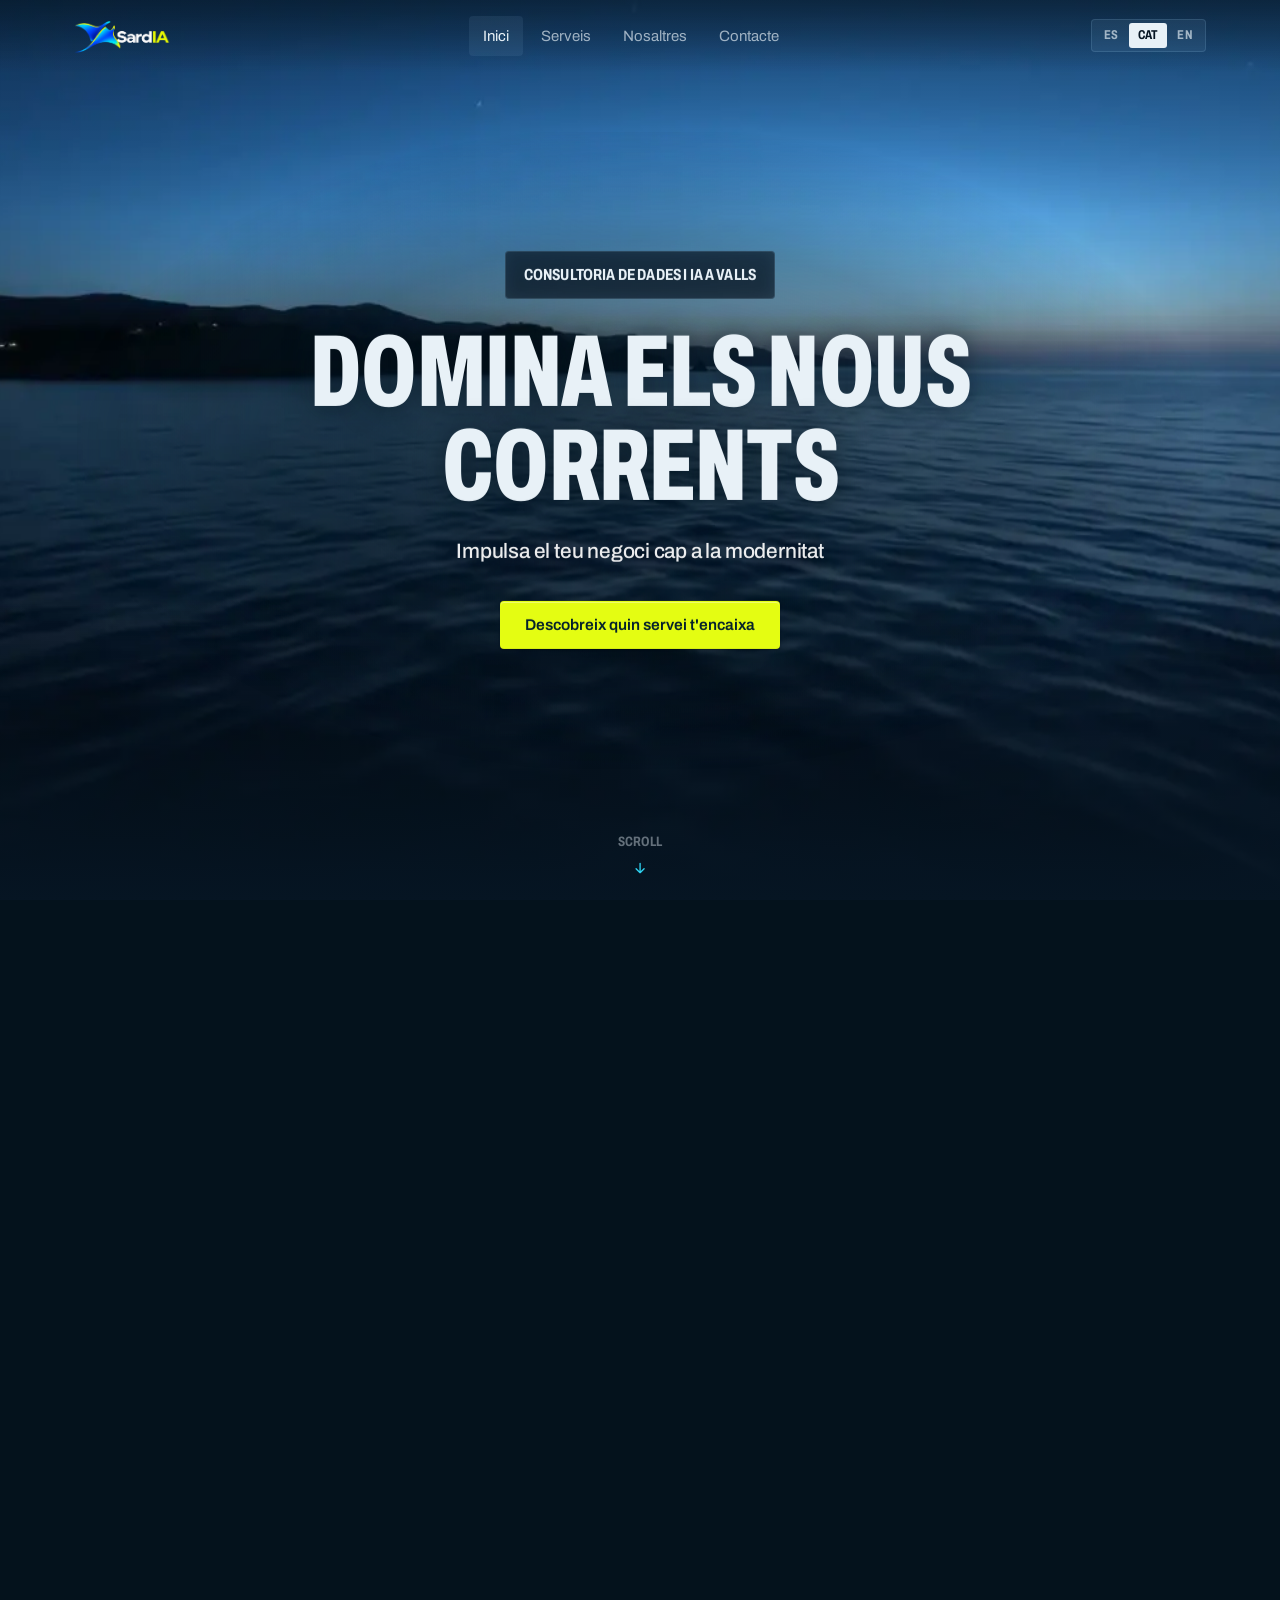
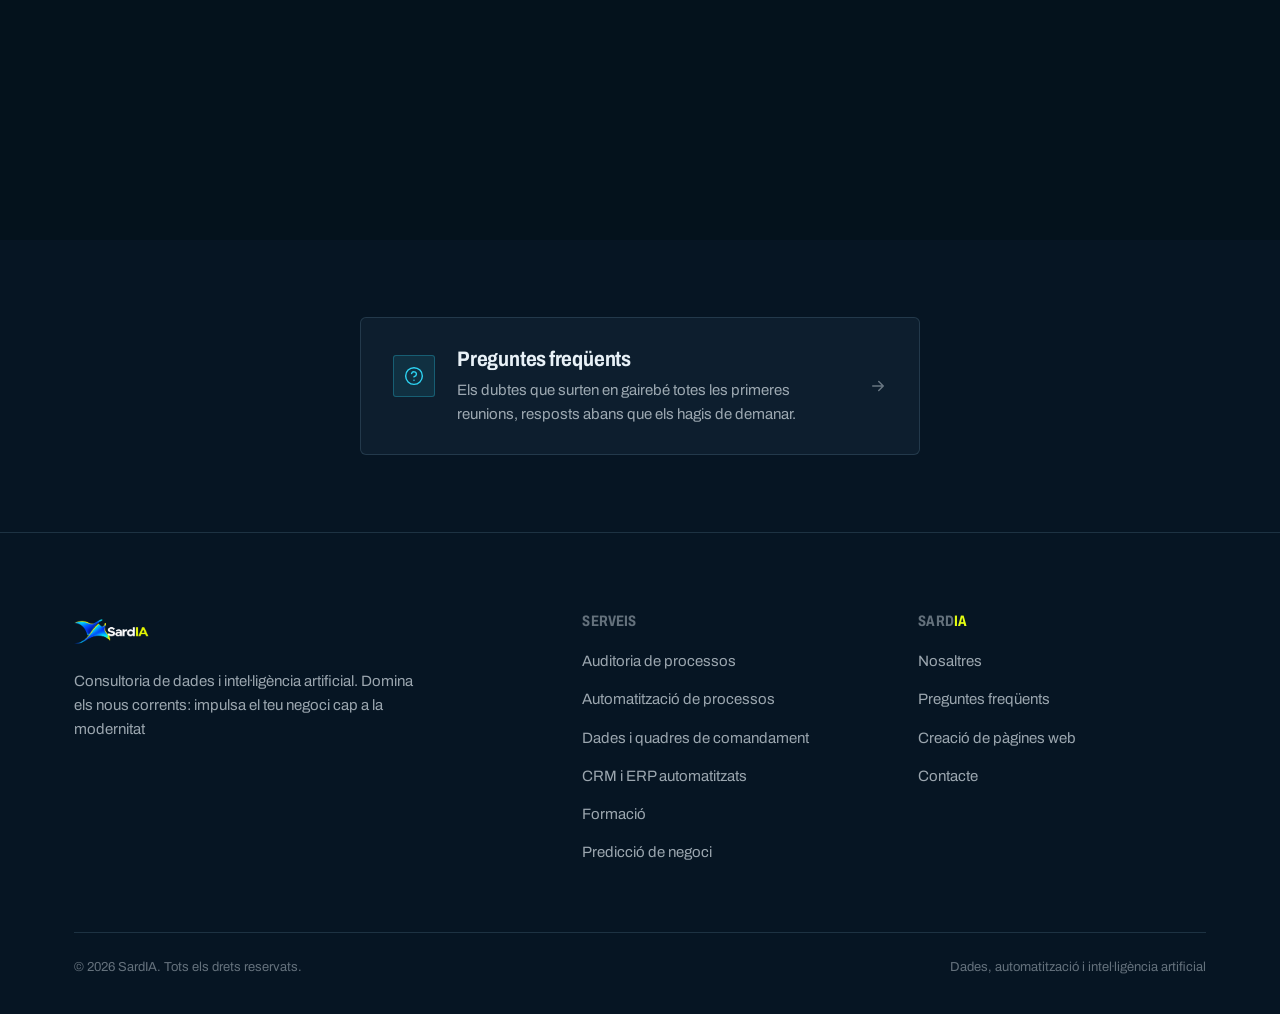
==== commit eb25621e: "Typography: Archivo condensed headings, square corners, volt only for CTAs - New assets/type.css ove" ====
--- a/index.html
+++ b/index.html
@@ -26,7 +26,7 @@
 <meta name="twitter:image" content="https://sardia.es/assets/logo_nombre.png">
 <link rel="preconnect" href="https://fonts.googleapis.com">
 <link rel="preconnect" href="https://fonts.gstatic.com" crossorigin>
-<link href="https://fonts.googleapis.com/css2?family=Schibsted+Grotesk:wght@400;500;600;700&family=JetBrains+Mono:wght@400;500&display=swap" rel="stylesheet">
+<link href="https://fonts.googleapis.com/css2?family=Archivo:wdth,wght@62..125,400..800&display=swap" rel="stylesheet">
 <link rel="preload" as="image" href="assets/hero-poster.jpg" fetchpriority="high">
 <style id="sardia-css">
 /* ============================================================
@@ -868,6 +868,7 @@
   ]
 }
 </script>
+<link rel="stylesheet" href="assets/type.css">
 </head>
 <body>
 
@@ -917,7 +918,7 @@
       <div class="hero__beats">
 
         <div class="hero__beat hero__beat--intro" data-from="0" data-to="0.22" data-side="center">
-          <span class="hero-pill">Valls · Consultoría de datos e IA</span>
+          <span class="hero-pill">Consultoría de datos e IA en Valls</span>
           <h1 class="display">Domina las nuevas corrientes</h1>
           <p class="lead">Impulsa tu negocio hacia la modernidad</p>
           <div class="btn-row">
--- a/assets/type.css
+++ b/assets/type.css
@@ -0,0 +1,101 @@
+/* ============================================================
+   SardIA — tipografía Archivo + formas cuadradas
+   Se carga después del <style> de cada página y lo sobrescribe.
+   Reglas:
+   - Titulares en Archivo condensada, mayúsculas.
+   - Etiquetas (eyebrows) en Archivo condensada, sin monoespaciada.
+   - Amarillo (--volt) solo para botones de compra/quiz y palabras
+     muy destacadas (.hl). Todo lo demás pasa a cian.
+   - Esquinas más rectas en botones, pastillas y tarjetas.
+   ============================================================ */
+
+:root{
+  --font:"Archivo",-apple-system,BlinkMacSystemFont,"Segoe UI",sans-serif;
+  --r-sm:3px;
+  --r:6px;
+  --r-lg:8px;
+  --pill:4px;
+}
+
+body,button,input,select,textarea{font-family:var(--font)}
+
+/* ---------- titulares ---------- */
+h1,h2{
+  font-family:var(--font);font-stretch:62%;font-weight:800;
+  text-transform:uppercase;letter-spacing:-.005em;line-height:.95;
+}
+h2{font-size:clamp(2.3rem,5vw,3.8rem)}
+.display{font-size:clamp(2.9rem,7.6vw,5.6rem)}
+.hero__beat--intro h1{font-size:clamp(3rem,8.4vw,6.4rem);line-height:.92}
+h3{font-family:var(--font);font-stretch:85%;font-weight:700;letter-spacing:-.01em}
+h4{font-family:var(--font);font-stretch:75%;font-weight:700;letter-spacing:0}
+
+/* palabra destacada: cian por defecto, bloque amarillo solo con .hl--volt */
+.hl{color:var(--cyan)}
+.hl--volt{
+  color:var(--bg);background:var(--volt);padding:0 .12em;
+  -webkit-box-decoration-break:clone;box-decoration-break:clone;
+}
+
+/* ---------- etiquetas (antes JetBrains Mono) ---------- */
+.eyebrow,
+.contrast__tag,
+.footer h4,
+.profile__role,
+.hero__cue,
+.mascot-note__sign,
+.svc-block h3 em,
+.quiz__count,
+.quiz__res-eyebrow{
+  font-family:var(--font);font-stretch:75%;font-weight:700;
+  font-size:1.05rem;letter-spacing:.01em;text-transform:uppercase;font-style:normal;
+}
+.eyebrow::before{display:none}
+.footer h4{font-size:.95rem}
+.hero__cue{font-size:.85rem}
+
+/* ---------- numeración: solo el número, sin "PASO" ni barras ---------- */
+.funnel__n{display:none}
+.step__n{
+  font-family:var(--font);font-stretch:62%;font-weight:800;font-size:2.6rem;
+  line-height:1;letter-spacing:0;color:var(--cyan);margin-bottom:12px;
+}
+.stack__ghost{
+  font-family:var(--font);font-stretch:62%;font-weight:800;letter-spacing:0;
+  top:.02em;color:rgba(150,196,226,.16);
+}
+/* etiqueta del recorrido en amarillo (sección sin botón clave) */
+.stack__head .funnel__badge{
+  font-family:var(--font);font-stretch:75%;font-weight:700;font-size:1rem;
+  text-transform:uppercase;letter-spacing:.01em;color:var(--volt);
+}
+
+/* ---------- pastilla de Valls: sin punto ---------- */
+.hero-pill{
+  font-family:var(--font);font-stretch:75%;font-weight:700;
+  text-transform:uppercase;letter-spacing:.01em;font-size:1rem;
+}
+.hero-pill::before{display:none}
+
+/* ---------- botones más rectos y con más carácter ---------- */
+.btn{font-family:var(--font);font-weight:600;letter-spacing:0}
+
+/* ---------- amarillo solo donde toca: el resto a cian ---------- */
+.eyebrow--volt,
+.contrast__col--after .contrast__tag,
+.mascot-note__bubble p b,
+.logo-wall__item:hover,
+.quiz__res-eyebrow{color:var(--cyan)}
+.hero__cue svg,
+.feature-list svg{color:var(--cyan)}
+.card__icon{
+  background:rgba(46,211,242,.1);border-color:rgba(46,211,242,.28);color:var(--cyan);
+}
+
+/* conmutador de idioma: cuadrado, activo en claro (no amarillo) */
+.lang-switch{border-radius:var(--pill)}
+.lang-switch button{
+  font-family:var(--font);font-stretch:75%;font-weight:700;font-size:.8rem;
+  letter-spacing:.02em;border-radius:3px;
+}
+.lang-switch button[aria-pressed='true']{background:var(--text);color:var(--bg)}
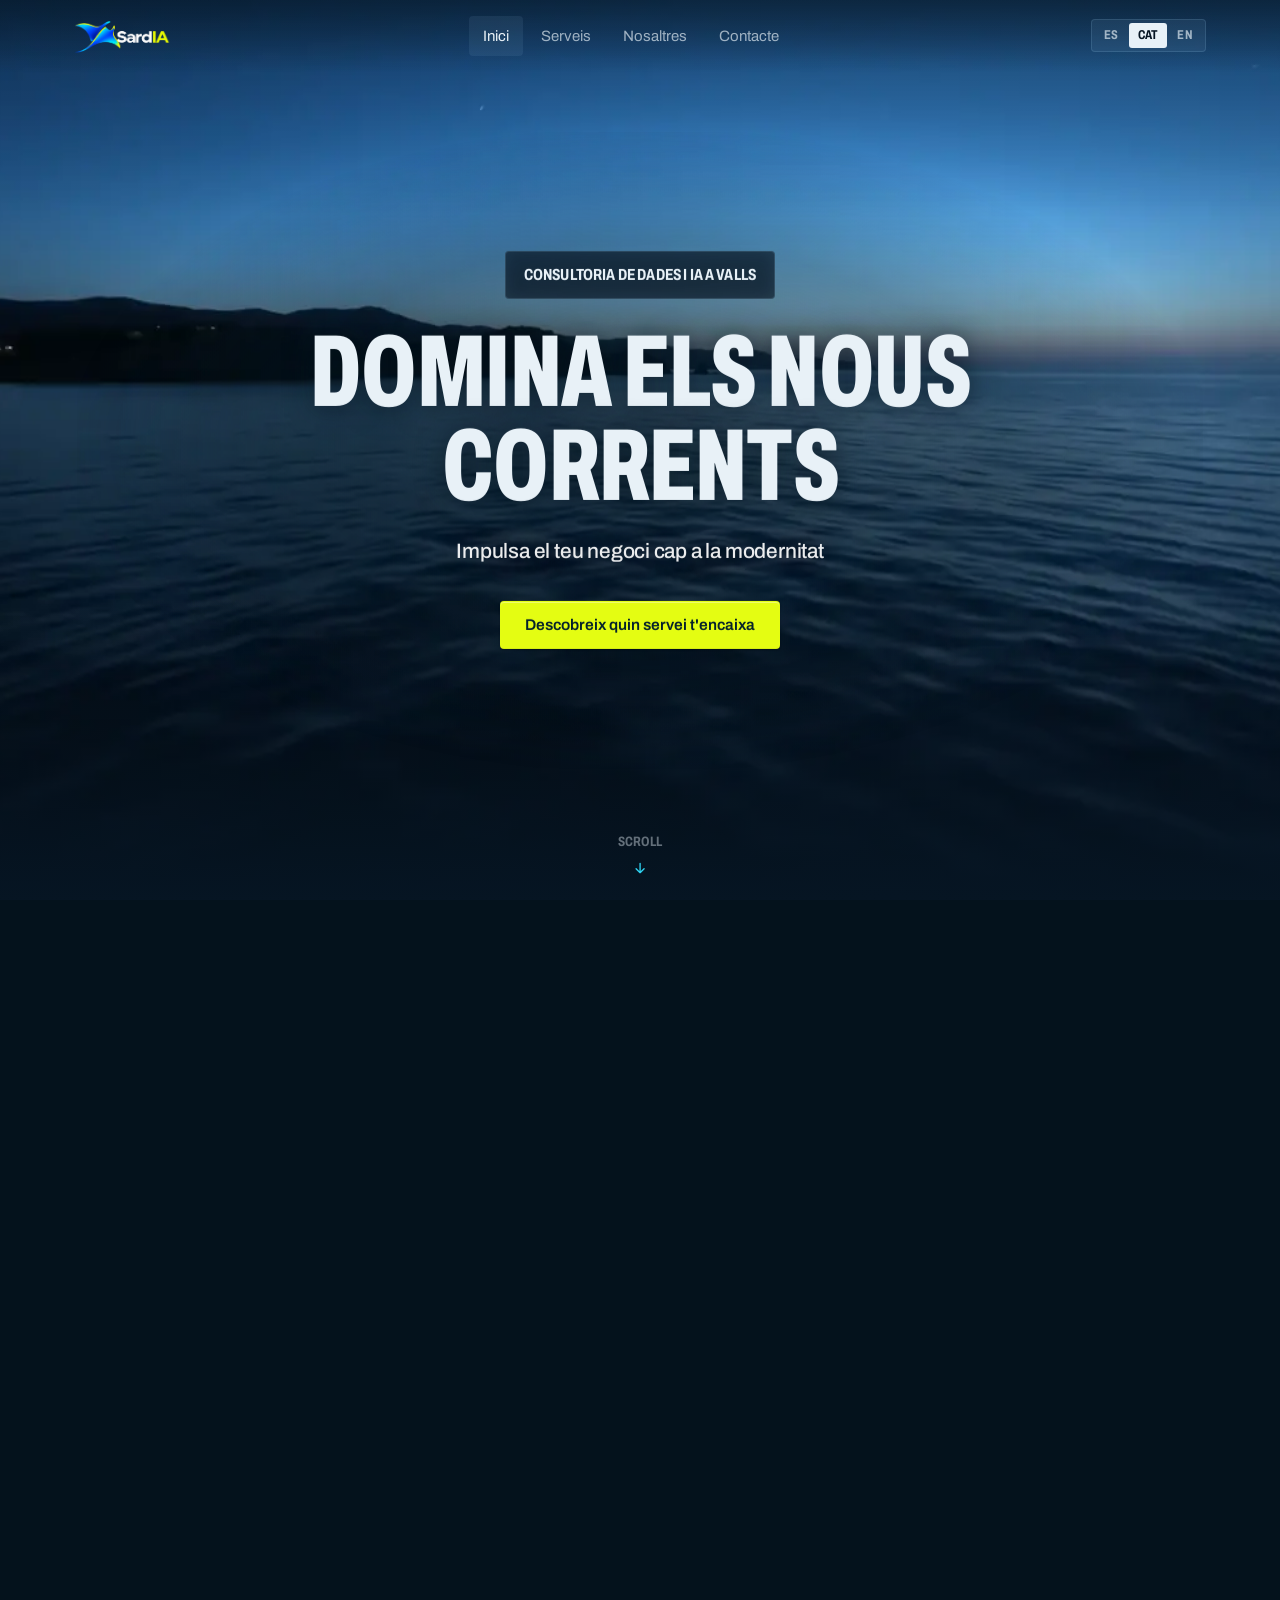
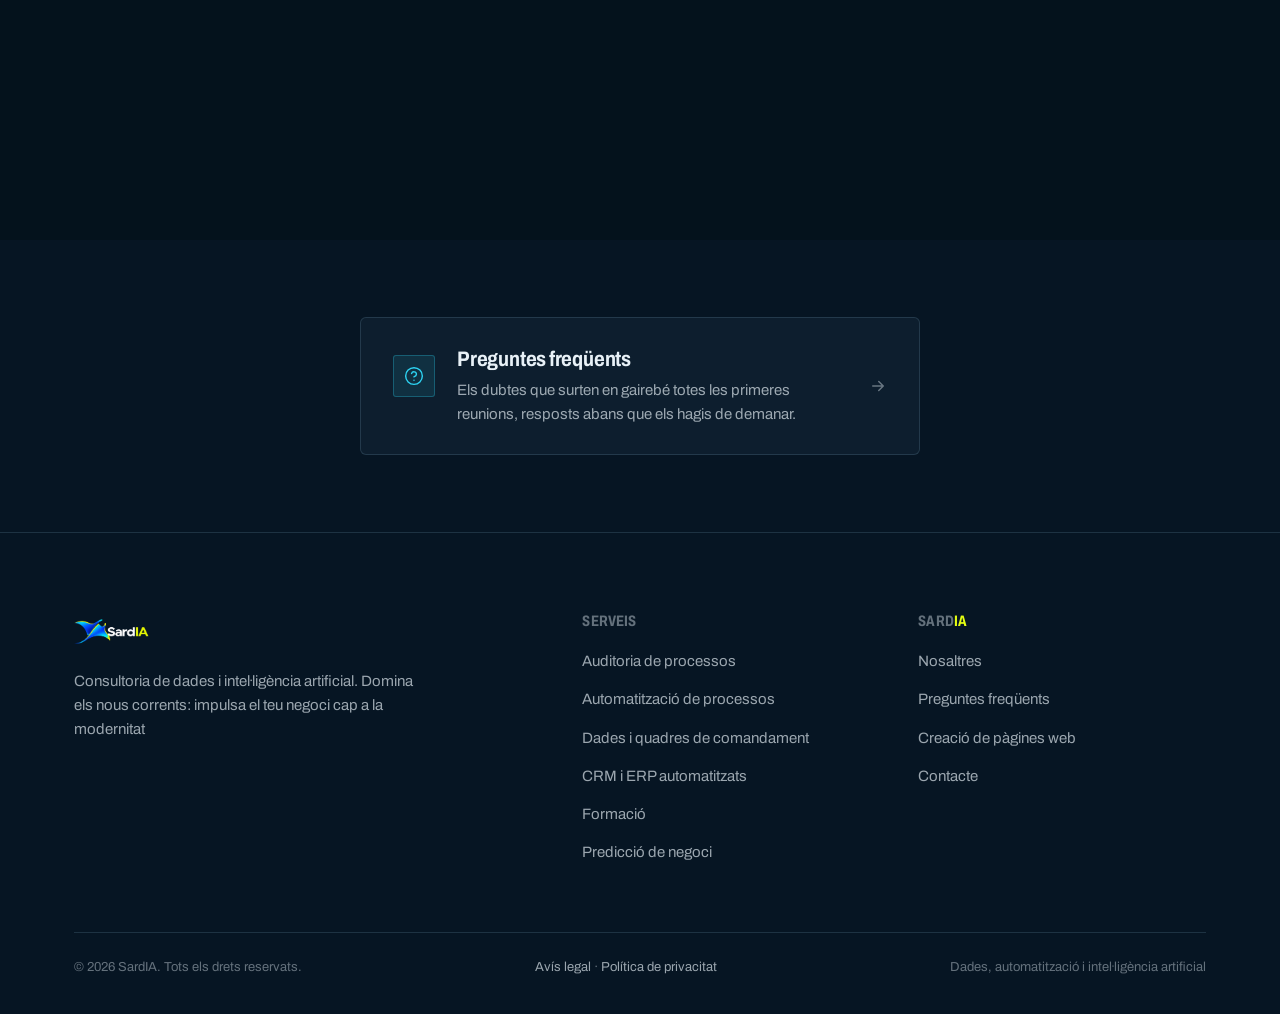
==== commit 520aa3d2: "Add legal notice and privacy policy pages New aviso-legal.html and privacidad.html with the owner's " ====
--- a/index.html
+++ b/index.html
@@ -781,7 +781,7 @@
       "logo": "https://sardia.es/assets/logo_nombre.png",
       "image": "https://sardia.es/assets/logo_nombre.png",
       "description": "Consultoría de datos e inteligencia artificial. Ordenamos tus datos, conectamos las herramientas que ya usas y automatizamos lo que hoy se hace a mano.",
-      "email": "hola@sardia.es",
+      "email": "gerard@sardia.es",
       "slogan": "Domina las nuevas corrientes",
       "areaServed": { "@type": "Country", "name": "España" },
       "knowsAbout": [
@@ -801,7 +801,7 @@
       },
       "contactPoint": {
         "@type": "ContactPoint",
-        "email": "hola@sardia.es",
+        "email": "gerard@sardia.es",
         "contactType": "customer support",
         "areaServed": "ES",
         "availableLanguage": ["Spanish"]
@@ -1003,6 +1003,7 @@
     </div>
     <div class="footer__bottom">
       <span>© 2026 SardIA. Todos los derechos reservados.</span>
+      <span class="footer__legal"><a href="aviso-legal.html">Aviso legal</a> · <a href="privacidad.html">Política de privacidad</a></span>
       <span>Datos, automatización e inteligencia artificial</span>
     </div>
   </div>
--- a/assets/type.css
+++ b/assets/type.css
@@ -99,3 +99,27 @@
   letter-spacing:.02em;border-radius:3px;
 }
 .lang-switch button[aria-pressed='true']{background:var(--text);color:var(--bg)}
+
+/* ---------- móvil: escala tipográfica contenida ----------
+   En pantallas estrechas los mínimos de clamp() dejaban el titular y la
+   pastilla ocupando todo el ancho y restaban protagonismo al botón. */
+@media (max-width:760px){
+  h2{font-size:clamp(1.75rem,7.4vw,2.1rem)}
+  .display{font-size:clamp(2rem,9vw,2.5rem)}
+  /* lo más grande posible en dos líneas: "DOMINA LAS NUEVAS" (el más largo, ES)
+     mide ~7.45em y el bloque tiene 92vw → 12vw deja un pequeño margen */
+  .hero__beat--intro h1{font-size:clamp(2.2rem,12vw,4.2rem);line-height:.92}
+  .hero__beat h2{font-size:clamp(1.5rem,6.4vw,1.8rem)}
+  .hero__beat .lead,
+  .hero__beat--intro .lead{font-size:.95rem;margin-top:14px}
+  .hero-pill{font-size:.72rem;padding:6px 11px;margin-bottom:18px;letter-spacing:.04em}
+  .eyebrow{font-size:.82rem}
+  .hero__beat--intro .btn-row{margin-top:26px;align-items:center}
+  /* el botón se ajusta a su texto en vez de estirarse a todo el ancho */
+  .hero__beat--intro .btn-row .btn{width:auto;align-self:center;padding-inline:22px}
+}
+
+/* enlaces legales del pie y del formulario */
+.footer__legal a{color:var(--text-dim);transition:color .2s}
+.footer__legal a:hover,.footer__legal a[aria-current="page"]{color:var(--cyan)}
+.consent a{color:var(--cyan);text-decoration:underline;text-underline-offset:2px}
